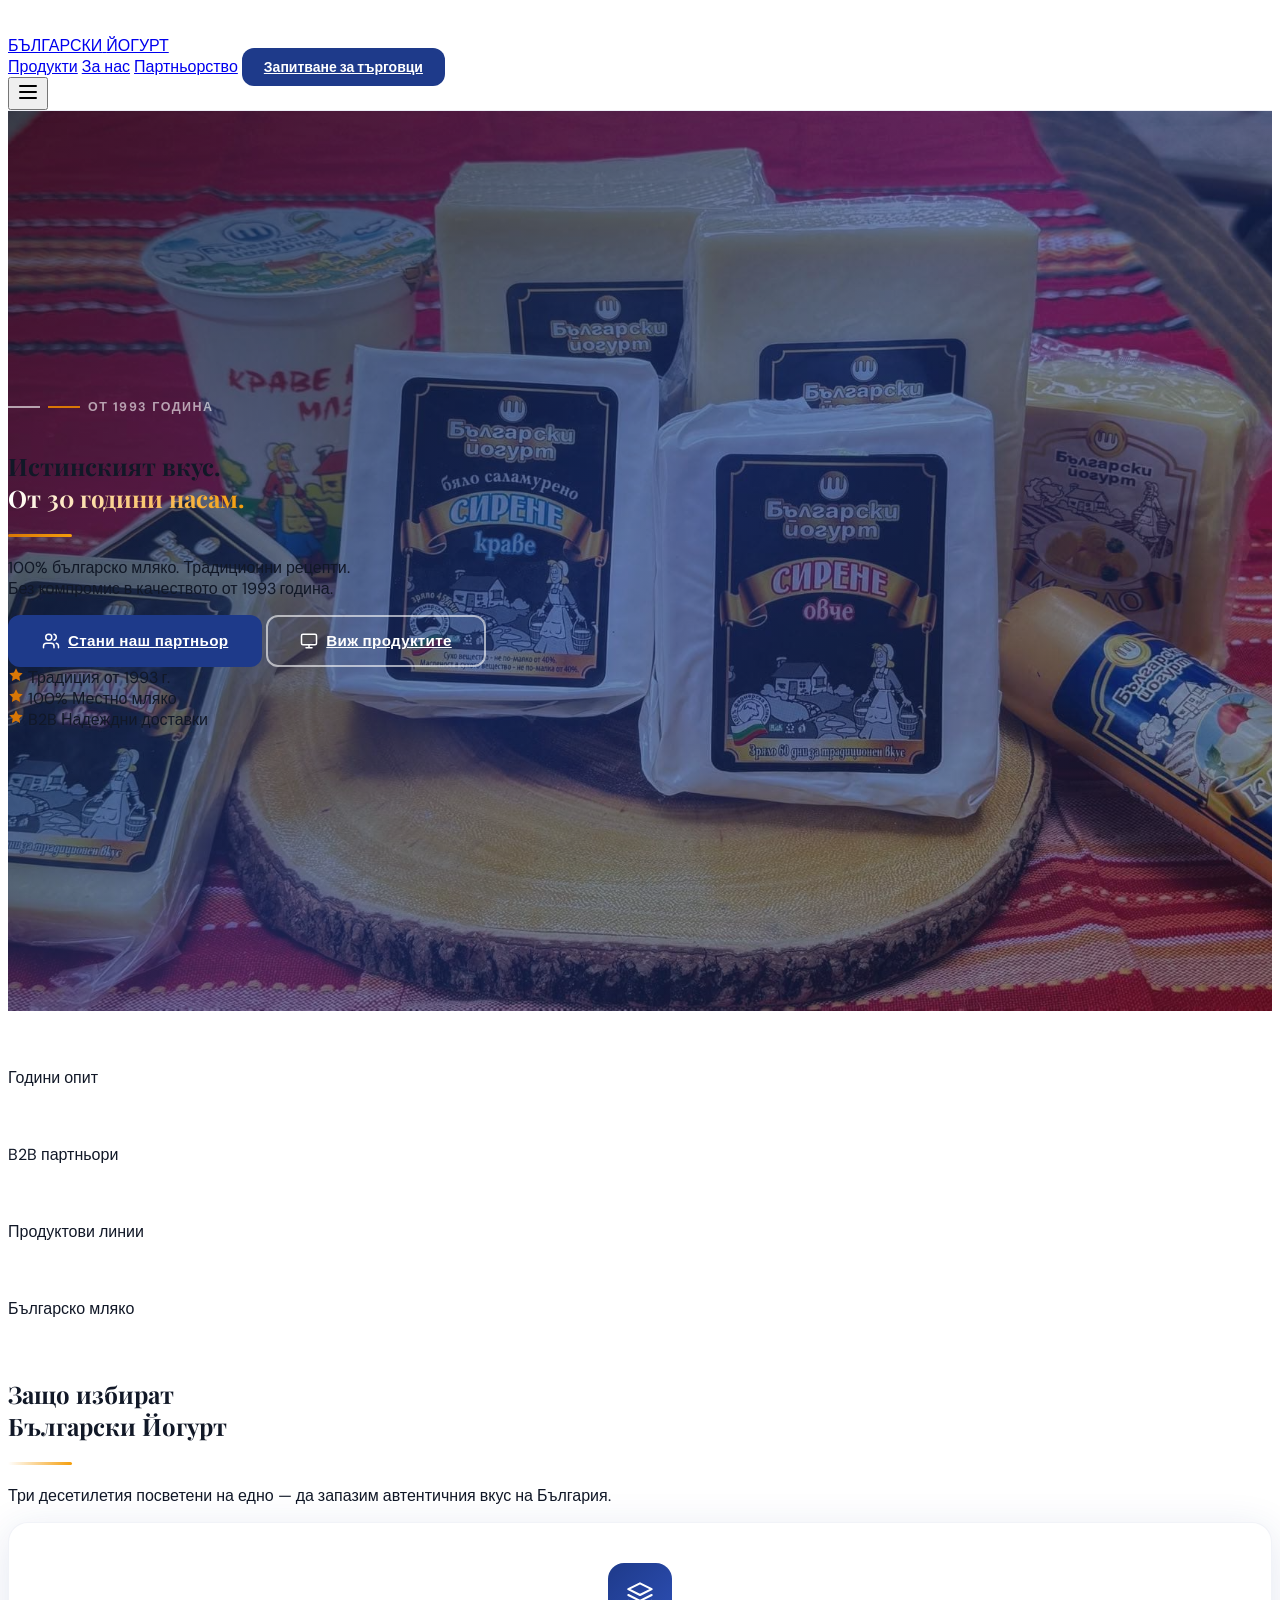
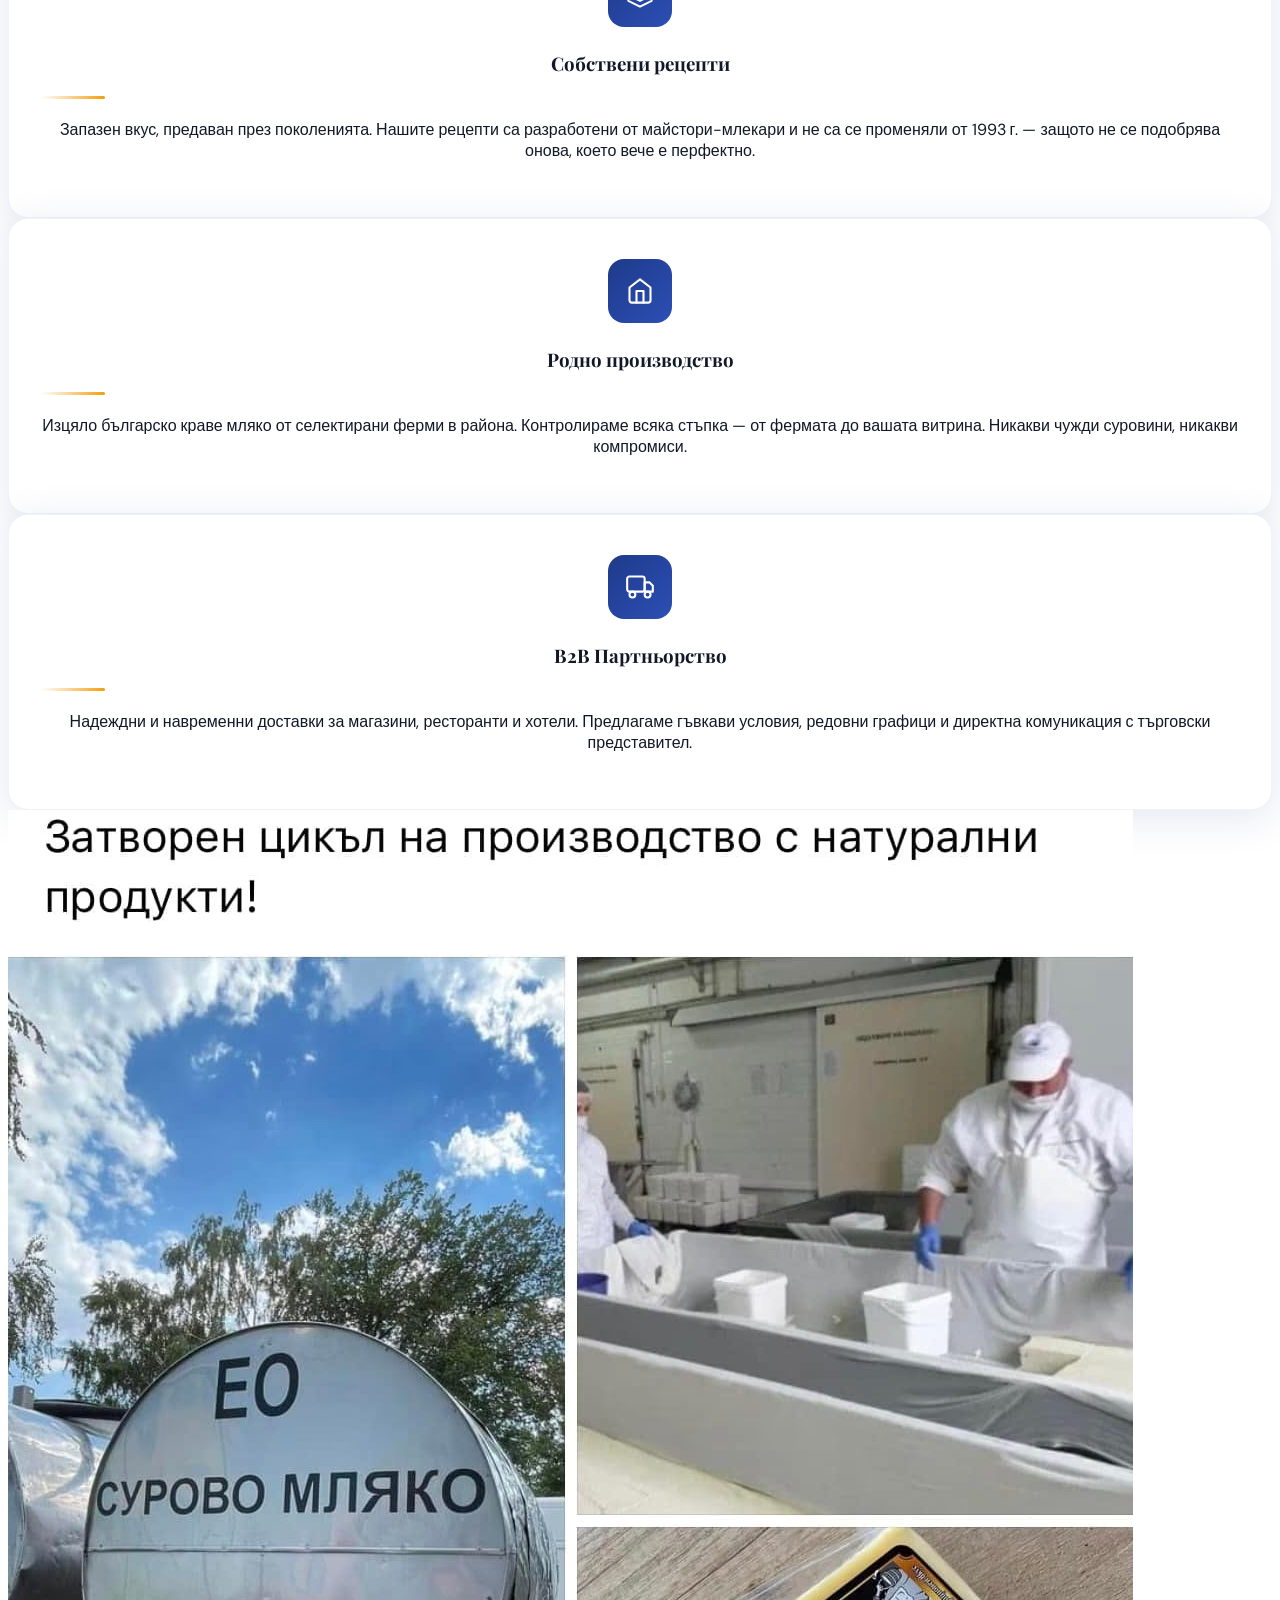
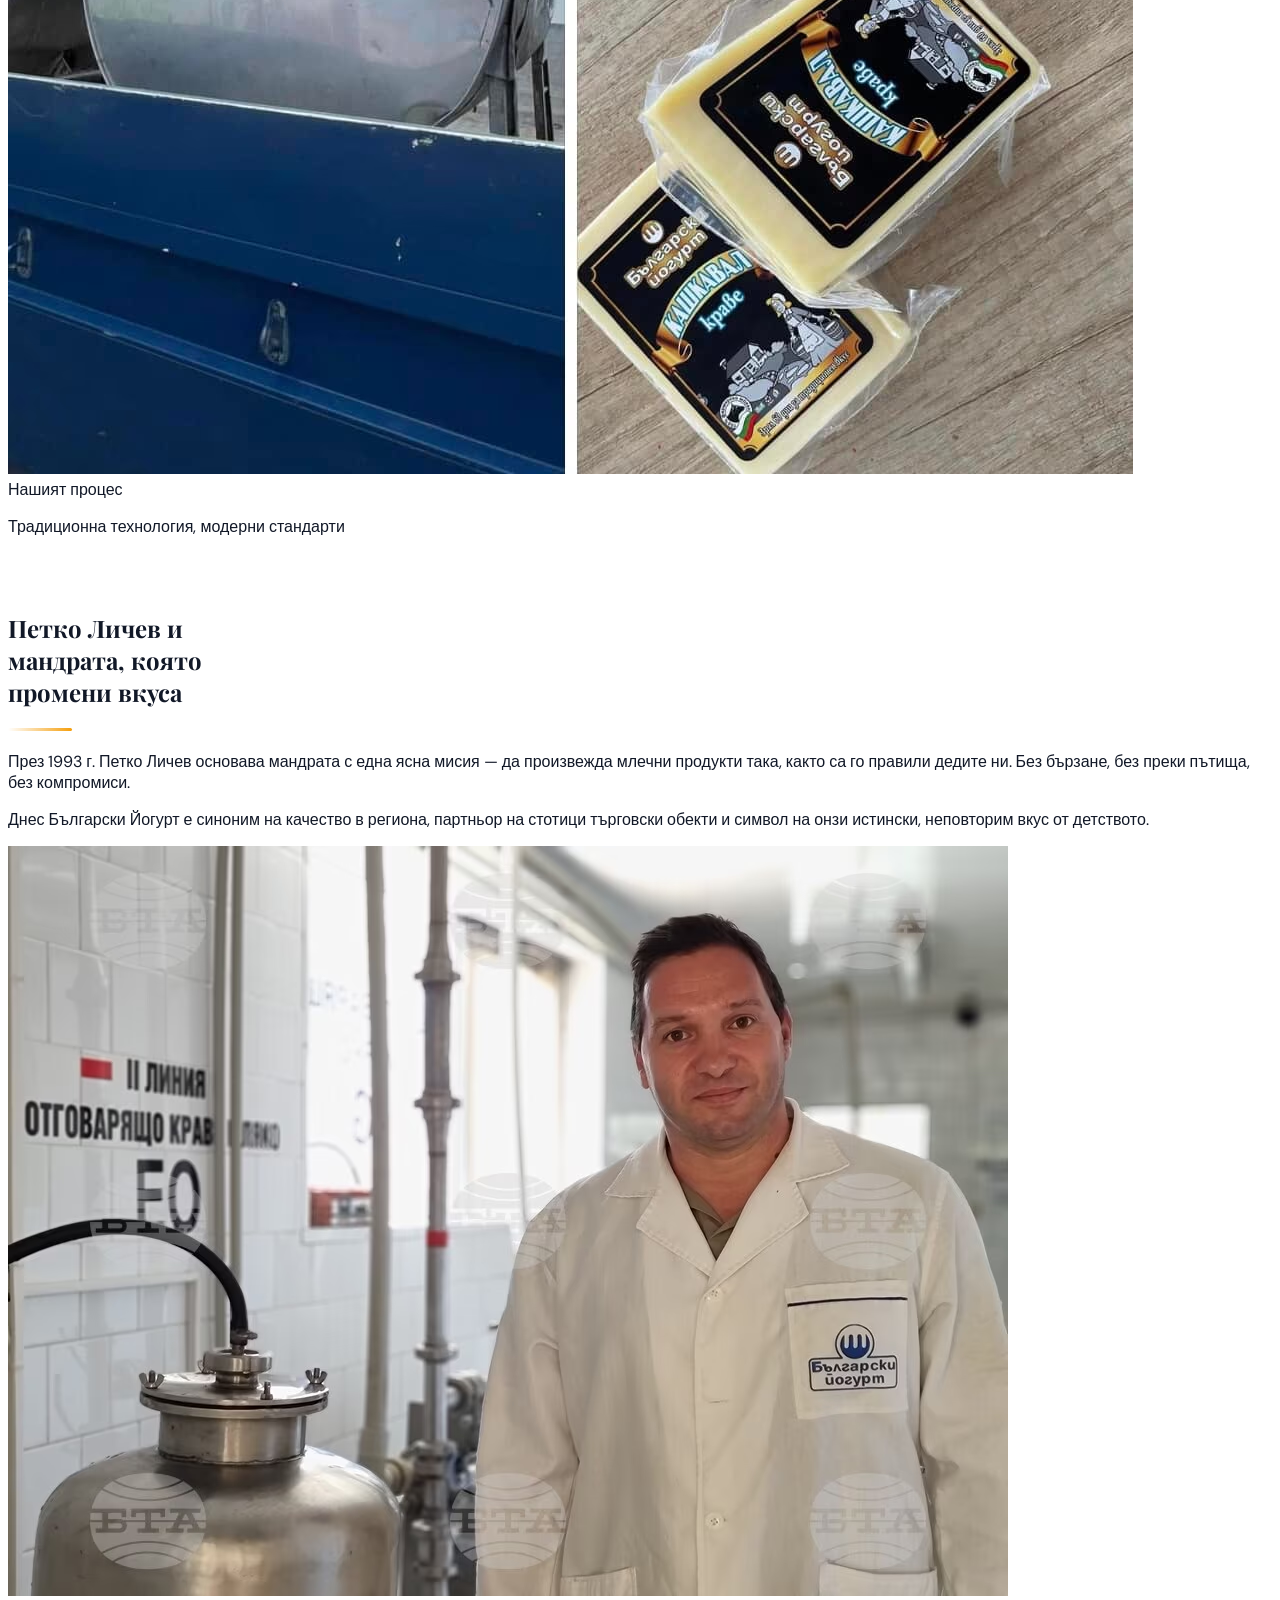
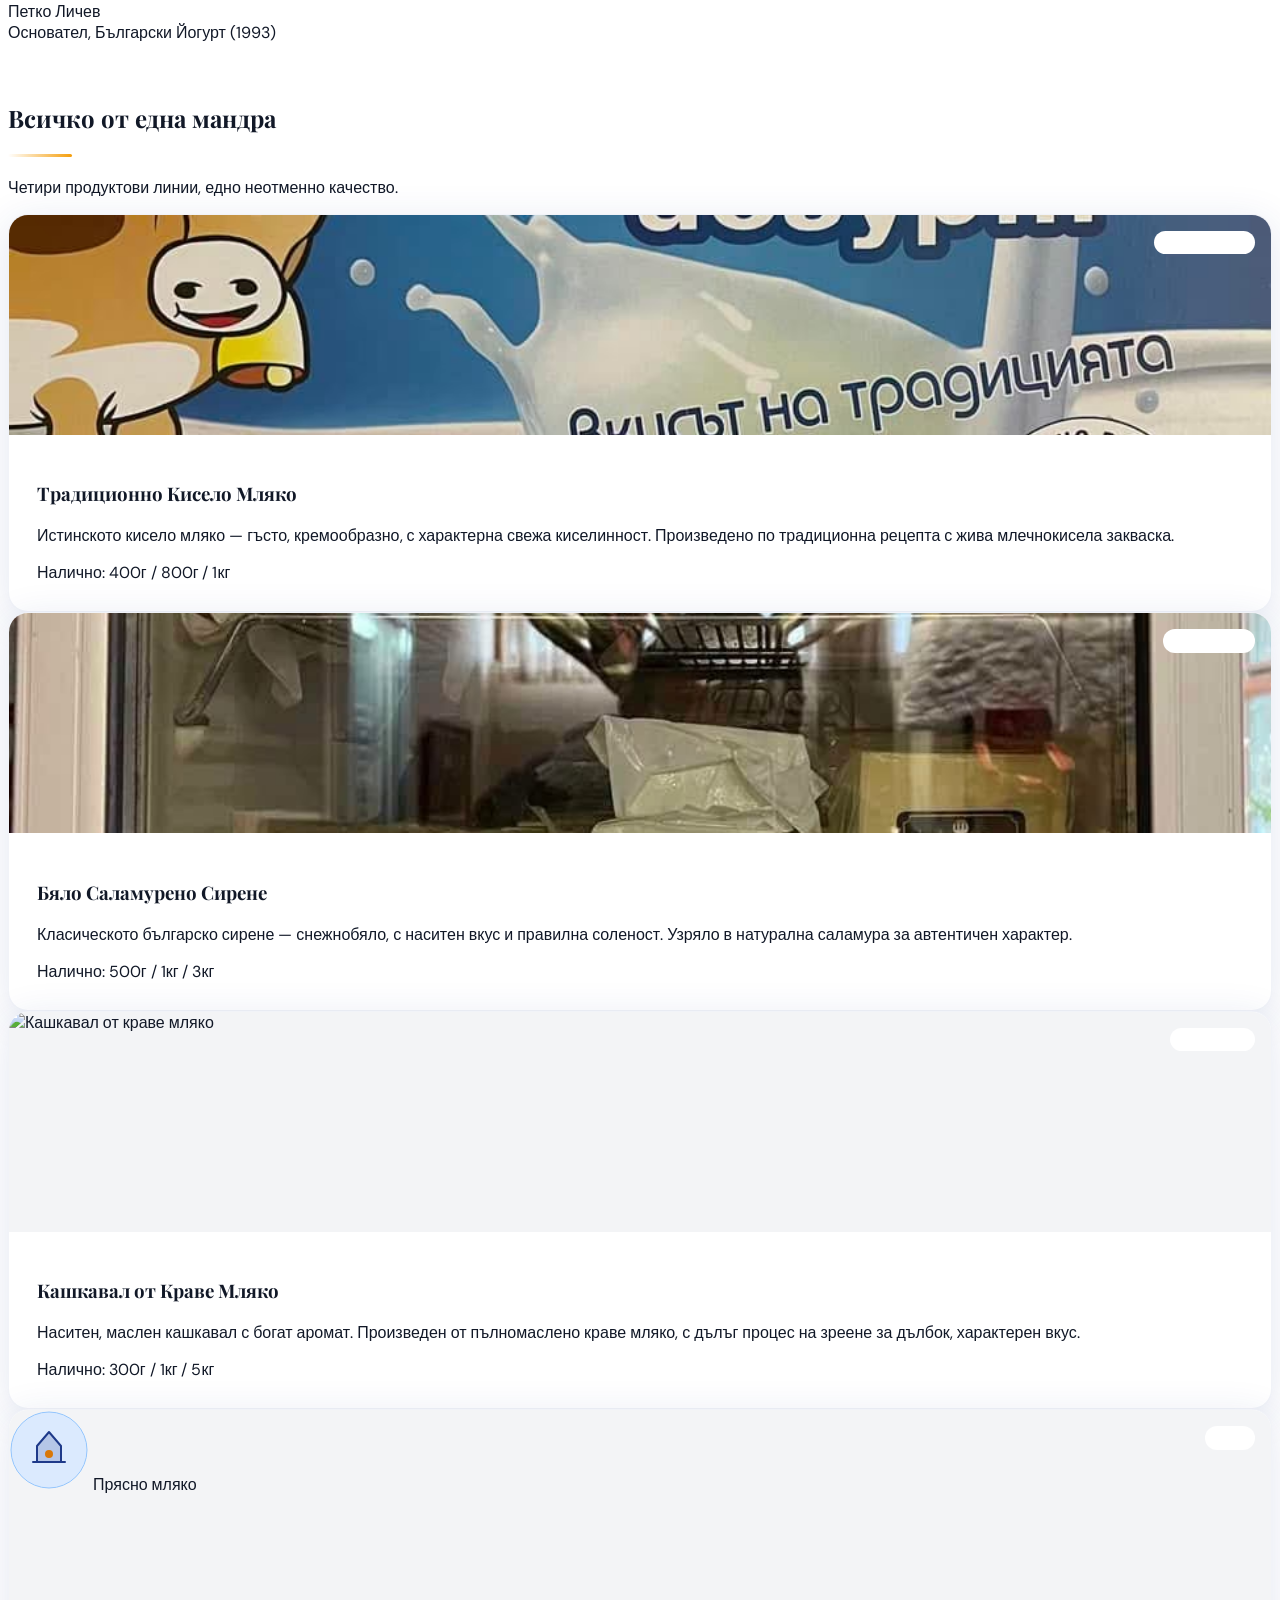
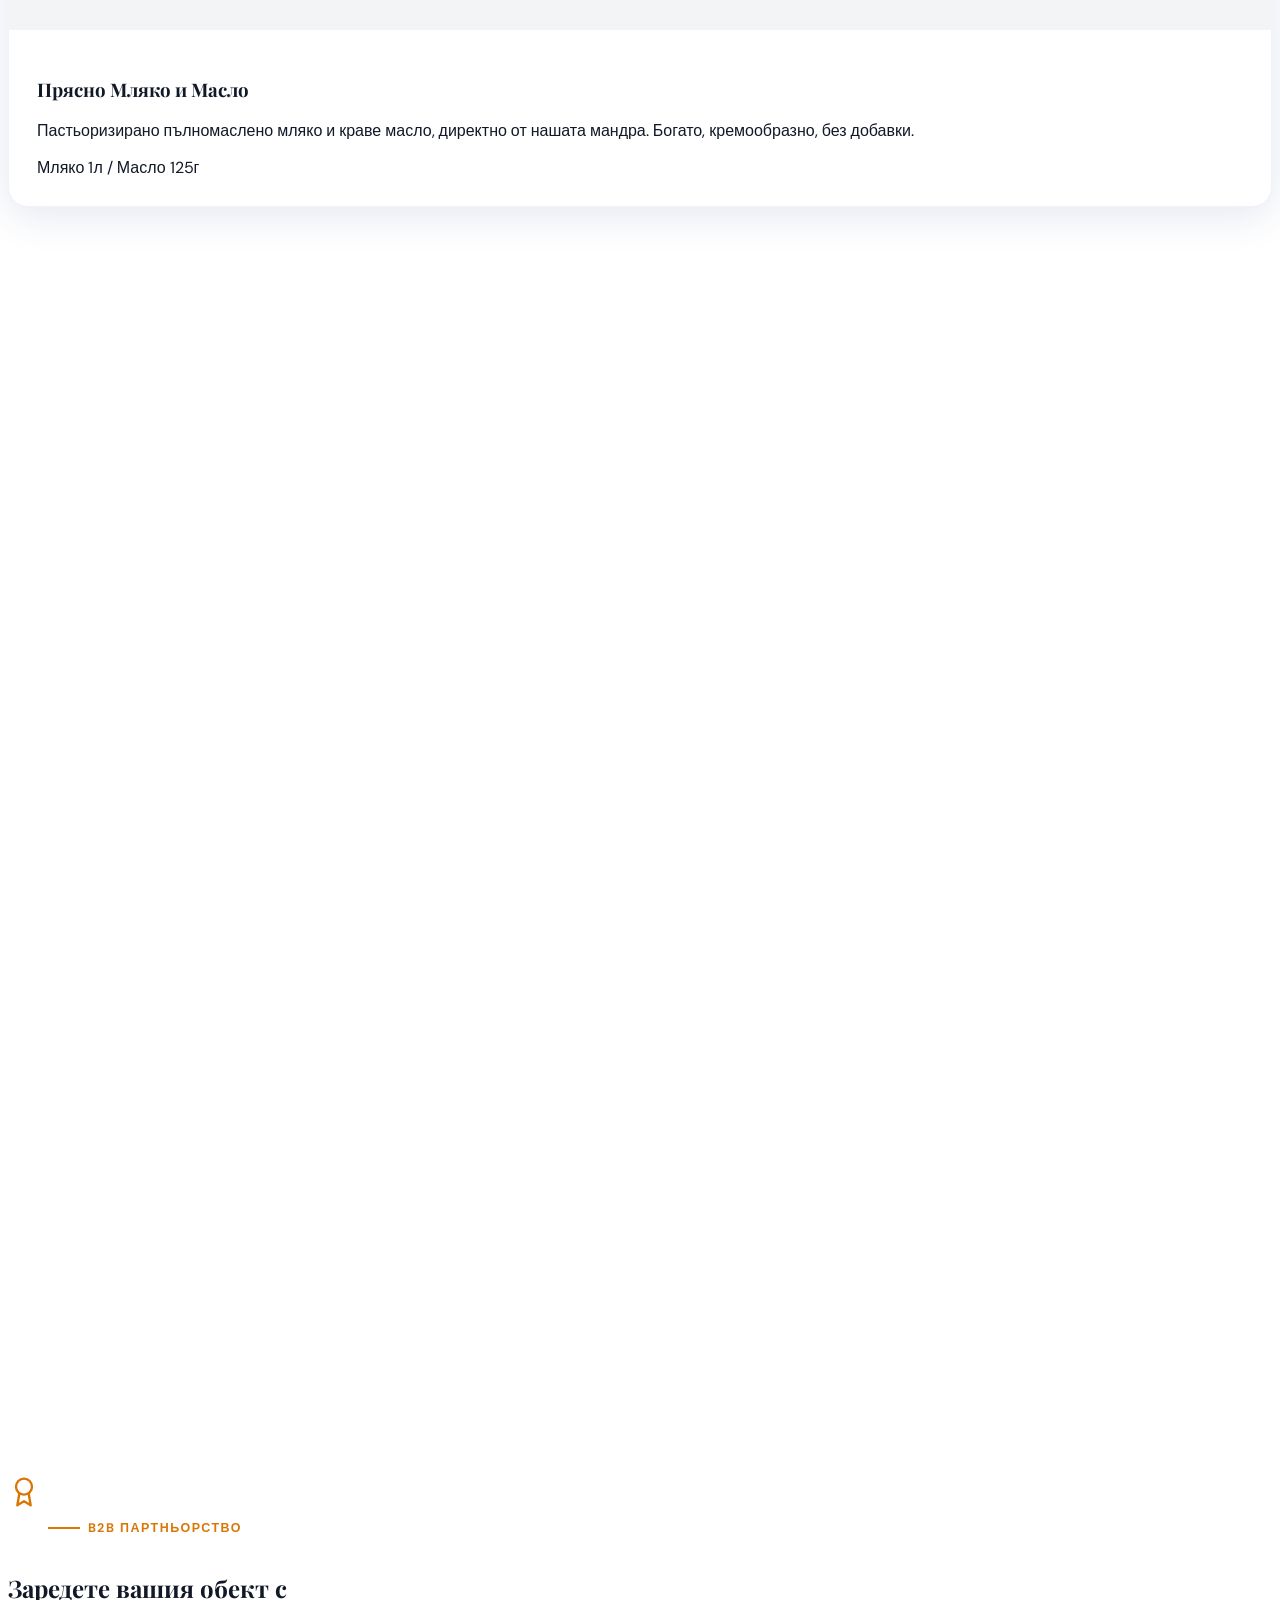
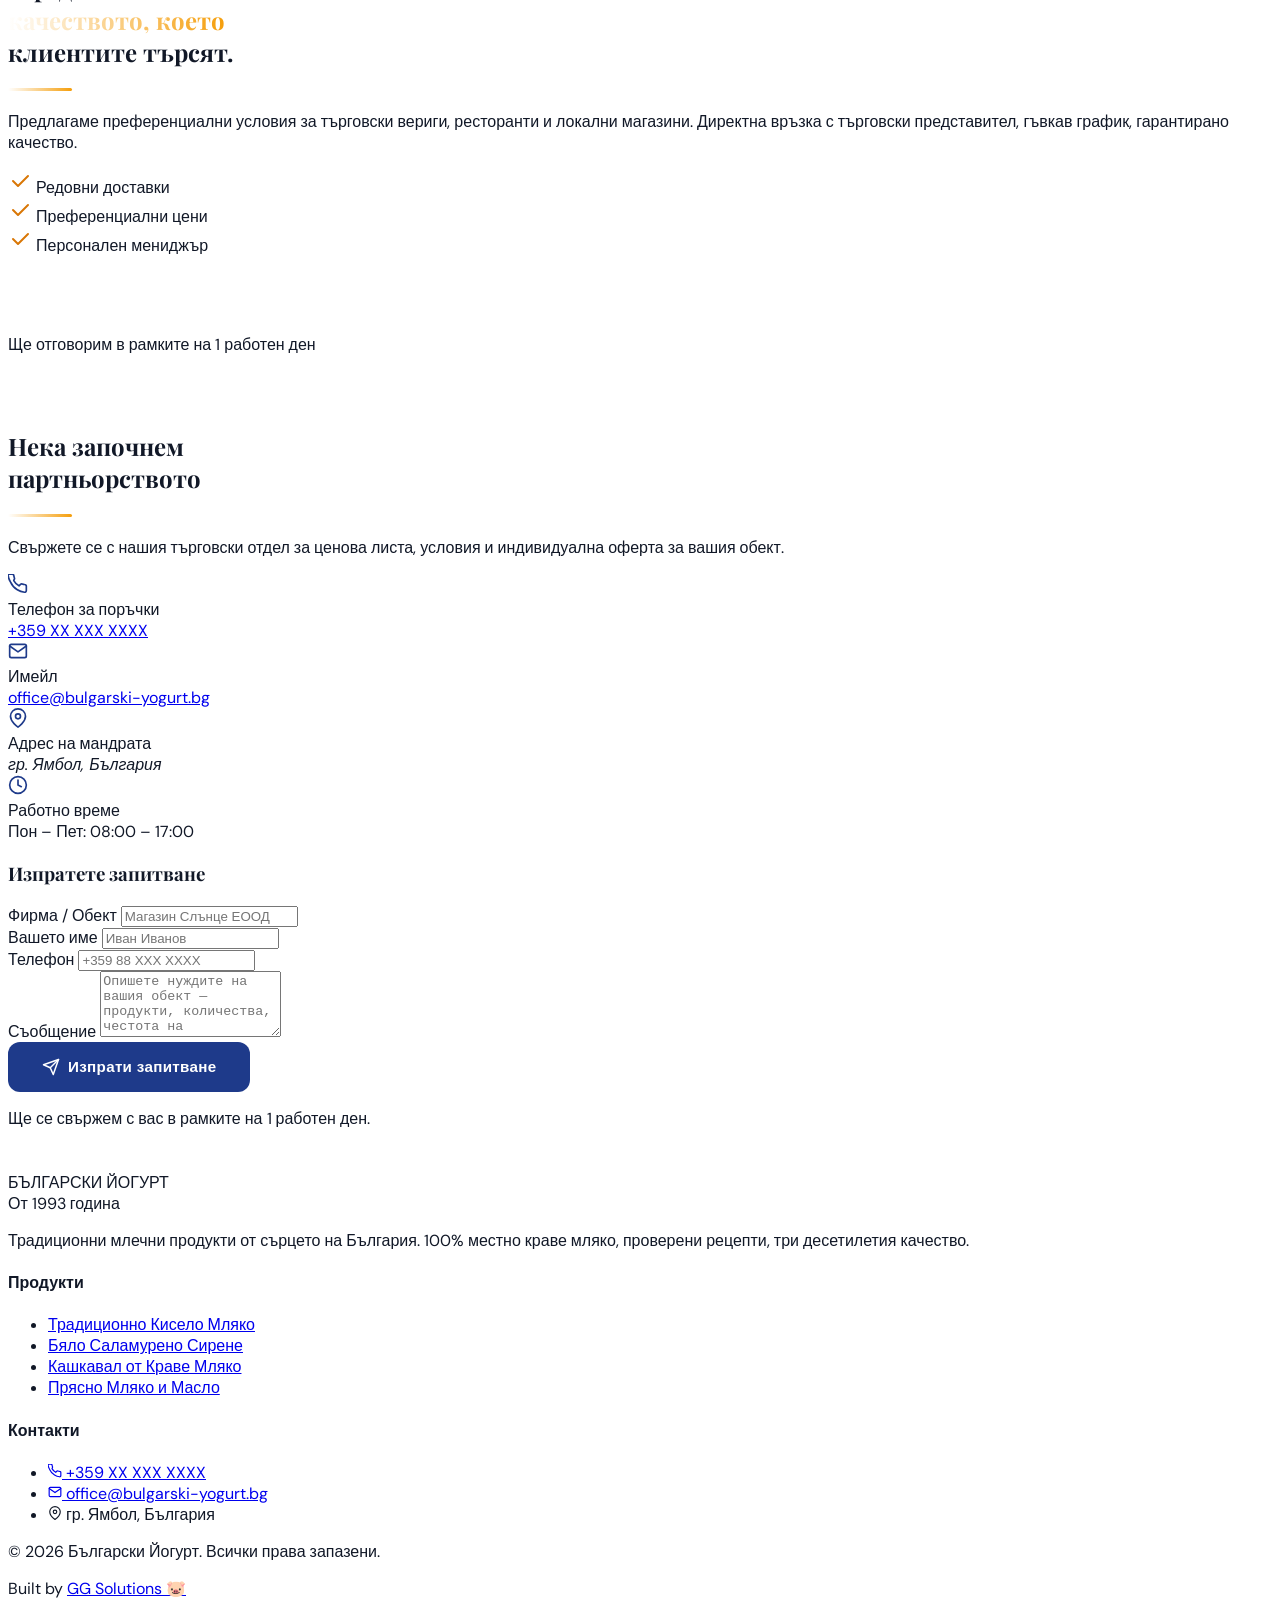
==== index.html @ 327f63e5 "getting pictures ready v1 out" ====
<!DOCTYPE html>
<html lang="bg" class="scroll-smooth">
<head>
  <meta charset="UTF-8" />
  <meta name="viewport" content="width=device-width, initial-scale=1.0" />
  <meta name="description" content="Български Йогурт — традиционни млечни продукти от 1993 г. 100% българско мляко. B2B доставки за магазини, ресторанти и хотели." />
  <meta name="keywords" content="кисело мляко, сирене, кашкавал, мандра, B2B, млечни продукти, България" />
  <meta property="og:title" content="Български Йогурт — Истинският вкус от 1993 г." />
  <meta property="og:description" content="100% българско мляко. Традиционни рецепти. Надеждни B2B доставки." />
  <meta property="og:type" content="website" />
  <title>Български Йогурт — Истинският вкус. От 30 години насам.</title>

  <!-- Tailwind CSS -->
  <script src="https://cdn.tailwindcss.com"></script>
  <script>
    tailwind.config = {
      theme: {
        extend: {
          colors: {
            'royal':      '#1e3a8a',
            'royal-dark': '#172d6e',
            'royal-light':'#2d4fb5',
            'gold':       '#d97706',
            'gold-light': '#f59e0b',
            'navy':       '#0f172a',
          },
          fontFamily: {
            'serif': ['"Playfair Display"', 'Georgia', 'serif'],
            'sans':  ['"DM Sans"', 'system-ui', 'sans-serif'],
          }
        }
      }
    }
  </script>

  <!-- Custom CSS -->
  <link rel="stylesheet" href="css/custom.css" />

  <!-- Google Analytics 4 — replace G-XXXXXXXXXX with real ID -->
  <script async src="https://www.googletagmanager.com/gtag/js?id=G-XXXXXXXXXX"></script>
  <script>
    window.dataLayer = window.dataLayer || [];
    function gtag(){ dataLayer.push(arguments); }
    gtag('js', new Date());
    gtag('config', 'G-XXXXXXXXXX');
  </script>
</head>

<body class="font-sans bg-white text-gray-900 antialiased">

  <!-- ════════════════════════════════════════════════════════
       HEADER — Sticky Glassmorphism Nav
       ════════════════════════════════════════════════════════ -->
  <header id="main-nav" class="glass-nav fixed top-0 left-0 right-0 z-50">
    <div class="max-w-7xl mx-auto px-4 sm:px-6 lg:px-8">
      <div class="flex items-center justify-between h-18 py-3">

        <!-- Logo -->
        <a href="#" class="flex items-center gap-3 group" aria-label="Български Йогурт — начало">
          <!-- Inline SVG Logo Mark -->
          <div class="w-10 h-10 bg-royal rounded-xl flex items-center justify-center shadow-md group-hover:bg-gold transition-all duration-300">
            <svg width="22" height="22" viewBox="0 0 22 22" fill="none" xmlns="http://www.w3.org/2000/svg" aria-hidden="true">
              <path d="M11 2C6.03 2 2 6.03 2 11s4.03 9 9 9 9-4.03 9-9-4.03-9-9-9z" fill="white" opacity="0.15"/>
              <path d="M11 4C7.13 4 4 7.13 4 11s3.13 7 7 7 7-3.13 7-7-3.13-7-7-7zm0 2.5a1.5 1.5 0 110 3 1.5 1.5 0 010-3zm-4 7c0-1.5 1.8-3.5 4-3.5s4 2 4 3.5H7z" fill="white"/>
            </svg>
          </div>
          <div class="leading-tight">
            <span class="block text-royal font-serif font-700 text-lg leading-none tracking-tight">БЪЛГАРСКИ</span>
            <span class="block text-gold font-serif font-600 text-base leading-none tracking-widest">ЙОГУРТ</span>
          </div>
        </a>

        <!-- Desktop Nav -->
        <nav class="hidden md:flex items-center gap-8" aria-label="Главна навигация">
          <a href="#products" class="text-sm font-500 text-gray-700 hover:text-royal transition-colors duration-200 tracking-wide">Продукти</a>
          <a href="#about" class="text-sm font-500 text-gray-700 hover:text-royal transition-colors duration-200 tracking-wide">За нас</a>
          <a href="#b2b" class="text-sm font-500 text-gray-700 hover:text-royal transition-colors duration-200 tracking-wide">Партньорство</a>
          <a href="#contact" class="btn-nav" data-track="nav_contact">
            Запитване за търговци
          </a>
        </nav>

        <!-- Mobile hamburger -->
        <button id="mobile-menu-btn" class="md:hidden p-2 rounded-lg text-gray-700 hover:bg-gray-100 transition-colors" aria-label="Меню" aria-expanded="false" aria-controls="mobile-menu">
          <svg id="hamburger-icon" width="24" height="24" viewBox="0 0 24 24" fill="none" stroke="currentColor" xmlns="http://www.w3.org/2000/svg">
            <path stroke-linecap="round" stroke-linejoin="round" stroke-width="2" d="M4 6h16M4 12h16M4 18h16"/>
          </svg>
        </button>
      </div>
    </div>

    <!-- Mobile Menu -->
    <div id="mobile-menu" class="md:hidden border-t border-gray-100 bg-white/95 backdrop-blur-xl">
      <div class="max-w-7xl mx-auto px-4 py-4 flex flex-col gap-2">
        <a href="#products" class="px-4 py-3 text-gray-700 hover:text-royal hover:bg-blue-50 rounded-xl font-500 transition-all">Продукти</a>
        <a href="#about" class="px-4 py-3 text-gray-700 hover:text-royal hover:bg-blue-50 rounded-xl font-500 transition-all">За нас</a>
        <a href="#b2b" class="px-4 py-3 text-gray-700 hover:text-royal hover:bg-blue-50 rounded-xl font-500 transition-all">Партньорство</a>
        <a href="#contact" class="btn-primary justify-center mt-2" data-track="nav_contact">Запитване за търговци</a>
      </div>
    </div>
  </header>


  <!-- ════════════════════════════════════════════════════════
       HERO SECTION
       ════════════════════════════════════════════════════════ -->
  <section class="hero-section" aria-label="Главна секция">
    <!-- Background Image -->
    <img
      src="assets/images/hero.avif"
      alt="Зелени пасища и традиционна мандра Български Йогурт"
      class="hero-img"
      loading="eager"
    />
    <div class="hero-overlay" aria-hidden="true"></div>

    <!-- Content -->
    <div class="hero-content w-full max-w-7xl mx-auto px-4 sm:px-6 lg:px-8 py-32 pt-40">
      <div class="max-w-3xl">

        <div class="section-label text-white/80 animate-fade-up" style="--gold: rgba(255,255,255,0.6)">
          <span style="background: #d97706; display:block; width:2rem; height:2px;"></span>
          От 1993 година
        </div>

        <h1 class="font-serif text-5xl sm:text-6xl lg:text-7xl font-900 text-white leading-tight mt-4 animate-fade-up delay-100">
          Истинският вкус.<br />
          <span class="gold-shimmer">От 30 години насам.</span>
        </h1>

        <div class="gold-divider animate-fade-up delay-200" style="background: linear-gradient(90deg, #d97706, #f59e0b);"></div>

        <p class="text-xl sm:text-2xl text-white/85 font-300 leading-relaxed max-w-2xl animate-fade-up delay-300">
          100% българско мляко. Традиционни рецепти.<br class="hidden sm:block"/>
          Без компромис в качеството от 1993 година.
        </p>

        <div class="flex flex-wrap gap-4 mt-10 animate-fade-up delay-400">
          <a href="#contact" class="btn-primary" data-track="cta_partner_hero">
            <svg width="18" height="18" viewBox="0 0 24 24" fill="none" stroke="currentColor" stroke-width="2" stroke-linecap="round" stroke-linejoin="round" aria-hidden="true">
              <path d="M16 21v-2a4 4 0 00-4-4H6a4 4 0 00-4 4v2"/><circle cx="9" cy="7" r="4"/><path d="M22 21v-2a4 4 0 00-3-3.87M16 3.13a4 4 0 010 7.75"/>
            </svg>
            Стани наш партньор
          </a>
          <a href="#products" class="btn-secondary" data-track="cta_products">
            <svg width="18" height="18" viewBox="0 0 24 24" fill="none" stroke="currentColor" stroke-width="2" stroke-linecap="round" stroke-linejoin="round" aria-hidden="true">
              <rect x="2" y="3" width="20" height="14" rx="2"/><path d="M8 21h8M12 17v4"/>
            </svg>
            Виж продуктите
          </a>
        </div>

        <!-- Trust badges -->
        <div class="flex flex-wrap gap-6 mt-12 animate-fade-up delay-500">
          <div class="flex items-center gap-2 text-white/75 text-sm">
            <svg width="16" height="16" viewBox="0 0 24 24" fill="#d97706" aria-hidden="true"><path d="M12 2l3.09 6.26L22 9.27l-5 4.87 1.18 6.88L12 17.77l-6.18 3.25L7 14.14 2 9.27l6.91-1.01L12 2z"/></svg>
            Традиция от 1993 г.
          </div>
          <div class="flex items-center gap-2 text-white/75 text-sm">
            <svg width="16" height="16" viewBox="0 0 24 24" fill="#d97706" aria-hidden="true"><path d="M12 2l3.09 6.26L22 9.27l-5 4.87 1.18 6.88L12 17.77l-6.18 3.25L7 14.14 2 9.27l6.91-1.01L12 2z"/></svg>
            100% Местно мляко
          </div>
          <div class="flex items-center gap-2 text-white/75 text-sm">
            <svg width="16" height="16" viewBox="0 0 24 24" fill="#d97706" aria-hidden="true"><path d="M12 2l3.09 6.26L22 9.27l-5 4.87 1.18 6.88L12 17.77l-6.18 3.25L7 14.14 2 9.27l6.91-1.01L12 2z"/></svg>
            B2B Надеждни доставки
          </div>
        </div>

      </div>
    </div>

    <!-- Scroll indicator -->
    <div class="absolute bottom-8 left-1/2 -translate-x-1/2 z-10 hidden md:flex flex-col items-center gap-2 text-white/50" aria-hidden="true">
      <span class="text-xs tracking-widest uppercase font-500">Scroll</span>
      <div class="w-px h-12 bg-white/30 relative overflow-hidden">
        <div class="absolute top-0 left-0 w-full bg-white/70 animate-bounce" style="height:50%; animation-duration: 1.5s;"></div>
      </div>
    </div>
  </section>


  <!-- ════════════════════════════════════════════════════════
       STATS BAR
       ════════════════════════════════════════════════════════ -->
  <section class="bg-royal py-10" aria-label="Ключови числа">
    <div class="max-w-7xl mx-auto px-4 sm:px-6 lg:px-8">
      <div class="grid grid-cols-2 md:grid-cols-4 gap-8 text-center">

        <div class="reveal">
          <div class="stat-number"><span data-count="30">0</span>+</div>
          <div class="text-white/70 text-sm font-500 mt-1 tracking-wide">Години опит</div>
        </div>
        <div class="reveal reveal-delay-1">
          <div class="stat-number"><span data-count="500">0</span>+</div>
          <div class="text-white/70 text-sm font-500 mt-1 tracking-wide">B2B партньори</div>
        </div>
        <div class="reveal reveal-delay-2">
          <div class="stat-number"><span data-count="4">0</span></div>
          <div class="text-white/70 text-sm font-500 mt-1 tracking-wide">Продуктови линии</div>
        </div>
        <div class="reveal reveal-delay-3">
          <div class="stat-number">100<span class="text-2xl">%</span></div>
          <div class="text-white/70 text-sm font-500 mt-1 tracking-wide">Българско мляко</div>
        </div>

      </div>
    </div>
  </section>


  <!-- ════════════════════════════════════════════════════════
       TRUST & HERITAGE — "The 30-Year Proof"
       ════════════════════════════════════════════════════════ -->
  <section id="about" class="py-24 bg-gray-50" aria-label="Доверие и наследство">
    <div class="max-w-7xl mx-auto px-4 sm:px-6 lg:px-8">

      <!-- Section Header -->
      <div class="text-center max-w-2xl mx-auto mb-16 reveal">
        <div class="section-label justify-center">Доверие и Наследство</div>
        <h2 class="font-serif text-4xl sm:text-5xl font-700 text-gray-900 mt-2 leading-tight">
          Защо избират<br /><span class="text-royal">Български Йогурт</span>
        </h2>
        <div class="gold-divider mx-auto"></div>
        <p class="text-lg text-gray-500 font-300 leading-relaxed mt-4">
          Три десетилетия посветени на едно — да запазим автентичния вкус на България.
        </p>
      </div>

      <!-- Three pillars -->
      <div class="grid grid-cols-1 md:grid-cols-3 gap-8">

        <!-- Pillar 1 -->
        <div class="trust-card reveal reveal-delay-1">
          <div class="trust-icon">
            <svg width="28" height="28" viewBox="0 0 24 24" fill="none" stroke="white" stroke-width="1.8" stroke-linecap="round" stroke-linejoin="round" aria-hidden="true">
              <path d="M12 2L2 7l10 5 10-5-10-5z"/><path d="M2 17l10 5 10-5"/><path d="M2 12l10 5 10-5"/>
            </svg>
          </div>
          <h3 class="font-serif text-xl font-700 text-gray-900 mb-3">Собствени рецепти</h3>
          <div class="gold-divider"></div>
          <p class="text-gray-500 font-300 leading-relaxed text-sm">
            Запазен вкус, предаван през поколенията. Нашите рецепти са разработени от майстори-млекари и не са се променяли от 1993 г. — защото не се подобрява онова, което вече е перфектно.
          </p>
        </div>

        <!-- Pillar 2 -->
        <div class="trust-card reveal reveal-delay-2">
          <div class="trust-icon">
            <svg width="28" height="28" viewBox="0 0 24 24" fill="none" stroke="white" stroke-width="1.8" stroke-linecap="round" stroke-linejoin="round" aria-hidden="true">
              <path d="M3 9l9-7 9 7v11a2 2 0 01-2 2H5a2 2 0 01-2-2z"/><polyline points="9 22 9 12 15 12 15 22"/>
            </svg>
          </div>
          <h3 class="font-serif text-xl font-700 text-gray-900 mb-3">Родно производство</h3>
          <div class="gold-divider"></div>
          <p class="text-gray-500 font-300 leading-relaxed text-sm">
            Изцяло българско краве мляко от селектирани ферми в района. Контролираме всяка стъпка — от фермата до вашата витрина. Никакви чужди суровини, никакви компромиси.
          </p>
        </div>

        <!-- Pillar 3 -->
        <div class="trust-card reveal reveal-delay-3">
          <div class="trust-icon">
            <svg width="28" height="28" viewBox="0 0 24 24" fill="none" stroke="white" stroke-width="1.8" stroke-linecap="round" stroke-linejoin="round" aria-hidden="true">
              <rect x="1" y="3" width="15" height="13" rx="2"/><polygon points="16 8 20 8 23 11 23 16 16 16 16 8"/><circle cx="5.5" cy="18.5" r="2.5"/><circle cx="18.5" cy="18.5" r="2.5"/>
            </svg>
          </div>
          <h3 class="font-serif text-xl font-700 text-gray-900 mb-3">B2B Партньорство</h3>
          <div class="gold-divider"></div>
          <p class="text-gray-500 font-300 leading-relaxed text-sm">
            Надеждни и навременни доставки за магазини, ресторанти и хотели. Предлагаме гъвкави условия, редовни графици и директна комуникация с търговски представител.
          </p>
        </div>

      </div>

      <!-- Photo & Story Row -->
      <div class="mt-20 grid grid-cols-1 lg:grid-cols-2 gap-12 items-center">
        <div class="reveal">
          <div class="relative rounded-2xl overflow-hidden shadow-2xl aspect-[4/3]">
            <img
              src="assets/images/process.avif"
              alt="Производственият процес в мандрата"
              class="w-full h-full object-cover"
              loading="lazy"
            />
            <div class="absolute inset-0 bg-gradient-to-t from-navy/50 to-transparent"></div>
            <div class="absolute bottom-6 left-6 right-6">
              <span class="inline-block bg-gold text-white text-xs font-700 tracking-widest uppercase px-3 py-1 rounded-full mb-2">Нашият процес</span>
              <p class="text-white font-serif text-lg font-600">Традиционна технология, модерни стандарти</p>
            </div>
          </div>
        </div>

        <div class="reveal reveal-delay-2 space-y-6">
          <div class="section-label">Нашата история</div>
          <h2 class="font-serif text-4xl font-700 text-gray-900 leading-tight">
            Петко Личев и<br />мандрата, която<br /><span class="text-royal">промени вкуса</span>
          </h2>
          <div class="gold-divider"></div>
          <p class="text-gray-500 leading-relaxed">
            През 1993 г. Петко Личев основава мандрата с една ясна мисия — да произвежда млечни продукти така, както са го правили дедите ни. Без бързане, без преки пътища, без компромиси.
          </p>
          <p class="text-gray-500 leading-relaxed">
            Днес Български Йогурт е синоним на качество в региона, партньор на стотици търговски обекти и символ на онзи истински, неповторим вкус от детството.
          </p>

          <!-- Founder portrait -->
          <div class="flex items-center gap-4 pt-2">
            <div class="w-14 h-14 rounded-full overflow-hidden border-2 border-gold shadow-md flex-shrink-0">
              <img
                src="assets/images/petur-lichev-bulgarksi-yougurt.avif"
                alt="Петко Личев — основател на Български Йогурт"
                class="w-full h-full object-cover"
                loading="lazy"
              />
            </div>
            <div>
              <div class="font-serif font-700 text-gray-900">Петко Личев</div>
              <div class="text-sm text-gray-400 font-300">Основател, Български Йогурт (1993)</div>
            </div>
          </div>
        </div>
      </div>

    </div>
  </section>


  <!-- ════════════════════════════════════════════════════════
       PRODUCT GALLERY
       ════════════════════════════════════════════════════════ -->
  <section id="products" class="py-24 bg-white" aria-label="Продуктова гама">
    <div class="max-w-7xl mx-auto px-4 sm:px-6 lg:px-8">

      <div class="text-center max-w-2xl mx-auto mb-16 reveal">
        <div class="section-label justify-center">Продуктова Гама</div>
        <h2 class="font-serif text-4xl sm:text-5xl font-700 text-gray-900 mt-2 leading-tight">
          Всичко от <span class="text-royal">една мандра</span>
        </h2>
        <div class="gold-divider mx-auto"></div>
        <p class="text-lg text-gray-500 font-300 leading-relaxed mt-4">
          Четири продуктови линии, едно неотменно качество.
        </p>
      </div>

      <div class="grid grid-cols-1 sm:grid-cols-2 lg:grid-cols-4 gap-6">

        <!-- Card 1: Кисело мляко -->
        <article class="product-card reveal reveal-delay-1" data-product="Традиционно Кисело Мляко">
          <div class="product-img-wrapper">
            <img
              src="assets/images/bulgarski-yogurt.avif"
              alt="Традиционно кисело мляко Български Йогурт"
              class="product-img"
              loading="lazy"
            />
            <span class="product-badge">Бестселър</span>
          </div>
          <div class="product-body">
            <h3 class="font-serif text-lg font-700 text-gray-900 mb-2">Традиционно Кисело Мляко</h3>
            <p class="text-gray-400 text-sm font-300 leading-relaxed">
              Истинското кисело мляко — гъсто, кремообразно, с характерна свежа киселинност. Произведено по традиционна рецепта с жива млечнокисела закваска.
            </p>
            <div class="mt-4 pt-4 border-t border-gray-100 flex items-center justify-between">
              <span class="text-xs text-gray-400 font-500 tracking-wide uppercase">Налично: 400г / 800г / 1кг</span>
            </div>
          </div>
        </article>

        <!-- Card 2: Сирене -->
        <article class="product-card reveal reveal-delay-2" data-product="Бяло Саламурено Сирене">
          <div class="product-img-wrapper bg-gray-100 flex items-center justify-center">
            <img
              src="assets/images/bulgarski-yogurt-vitrina.avif"
              alt="Бяло саламурено сирене"
              class="product-img"
              loading="lazy"
            />
            <span class="product-badge">Традиция</span>
          </div>
          <div class="product-body">
            <h3 class="font-serif text-lg font-700 text-gray-900 mb-2">Бяло Саламурено Сирене</h3>
            <p class="text-gray-400 text-sm font-300 leading-relaxed">
              Класическото българско сирене — снежнобяло, с наситен вкус и правилна соленост. Узряло в натурална саламура за автентичен характер.
            </p>
            <div class="mt-4 pt-4 border-t border-gray-100 flex items-center justify-between">
              <span class="text-xs text-gray-400 font-500 tracking-wide uppercase">Налично: 500г / 1кг / 3кг</span>
            </div>
          </div>
        </article>

        <!-- Card 3: Кашкавал -->
        <article class="product-card reveal reveal-delay-3" data-product="Кашкавал от Краве Мляко">
          <div class="product-img-wrapper">
            <img
              src="assets/images/kashkaval.avif"
              alt="Кашкавал от краве мляко"
              class="product-img"
              loading="lazy"
            />
            <span class="product-badge">Премиум</span>
          </div>
          <div class="product-body">
            <h3 class="font-serif text-lg font-700 text-gray-900 mb-2">Кашкавал от Краве Мляко</h3>
            <p class="text-gray-400 text-sm font-300 leading-relaxed">
              Наситен, маслен кашкавал с богат аромат. Произведен от пълномаслено краве мляко, с дълъг процес на зреене за дълбок, характерен вкус.
            </p>
            <div class="mt-4 pt-4 border-t border-gray-100 flex items-center justify-between">
              <span class="text-xs text-gray-400 font-500 tracking-wide uppercase">Налично: 300г / 1кг / 5кг</span>
            </div>
          </div>
        </article>

        <!-- Card 4: Прясно мляко & Масло -->
        <article class="product-card reveal reveal-delay-4" data-product="Прясно Мляко и Масло">
          <div class="product-img-wrapper bg-blue-50 flex items-center justify-center overflow-hidden">
            <!-- Decorative placeholder for product without dedicated image -->
            <div class="w-full h-full flex flex-col items-center justify-center bg-gradient-to-br from-blue-50 to-blue-100 p-6">
              <svg width="80" height="80" viewBox="0 0 80 80" fill="none" xmlns="http://www.w3.org/2000/svg" aria-hidden="true">
                <circle cx="40" cy="40" r="38" fill="#dbeafe" stroke="#93c5fd" stroke-width="1"/>
                <path d="M28 52V36l12-14 12 14v16H28z" fill="#1e3a8a" opacity="0.2"/>
                <path d="M28 52V36l12-14 12 14v16H28z" stroke="#1e3a8a" stroke-width="2" stroke-linejoin="round" fill="none"/>
                <circle cx="40" cy="44" r="4" fill="#d97706"/>
                <path d="M24 52h32" stroke="#1e3a8a" stroke-width="2" stroke-linecap="round"/>
              </svg>
              <span class="text-royal text-xs font-700 tracking-widest uppercase mt-3 opacity-60">Прясно мляко</span>
            </div>
            <span class="product-badge">Нов</span>
          </div>
          <div class="product-body">
            <h3 class="font-serif text-lg font-700 text-gray-900 mb-2">Прясно Мляко и Масло</h3>
            <p class="text-gray-400 text-sm font-300 leading-relaxed">
              Пастьоризирано пълномаслено мляко и краве масло, директно от нашата мандра. Богато, кремообразно, без добавки.
            </p>
            <div class="mt-4 pt-4 border-t border-gray-100 flex items-center justify-between">
              <span class="text-xs text-gray-400 font-500 tracking-wide uppercase">Мляко 1л / Масло 125г</span>
            </div>
          </div>
        </article>

      </div>
    </div>
  </section>


  <!-- ════════════════════════════════════════════════════════
       B2B CTA — "The Money Section"
       ════════════════════════════════════════════════════════ -->
  <section id="b2b" class="py-24 bg-navy relative overflow-hidden" aria-label="B2B партньорство">

    <!-- Decorative background elements -->
    <div class="absolute inset-0 pointer-events-none" aria-hidden="true">
      <div class="absolute -top-32 -right-32 w-96 h-96 bg-royal/40 rounded-full blur-3xl"></div>
      <div class="absolute -bottom-32 -left-32 w-80 h-80 bg-gold/10 rounded-full blur-3xl"></div>
      <!-- Subtle pattern -->
      <svg class="absolute inset-0 w-full h-full opacity-5" viewBox="0 0 100 100" preserveAspectRatio="xMidYMid slice">
        <defs>
          <pattern id="grid" width="10" height="10" patternUnits="userSpaceOnUse">
            <path d="M 10 0 L 0 0 0 10" fill="none" stroke="white" stroke-width="0.5"/>
          </pattern>
        </defs>
        <rect width="100%" height="100%" fill="url(#grid)"/>
      </svg>
    </div>

    <div class="relative max-w-7xl mx-auto px-4 sm:px-6 lg:px-8">
      <div class="text-center max-w-3xl mx-auto reveal">

        <!-- Award icon -->
        <div class="inline-flex items-center justify-center w-16 h-16 bg-gold/20 border border-gold/30 rounded-2xl mb-8">
          <svg width="32" height="32" viewBox="0 0 24 24" fill="none" stroke="#d97706" stroke-width="1.8" stroke-linecap="round" stroke-linejoin="round" aria-hidden="true">
            <circle cx="12" cy="8" r="6"/><path d="M15.477 12.89L17 22l-5-3-5 3 1.523-9.11"/>
          </svg>
        </div>

        <div class="section-label justify-center" style="color: #d97706;">
          <span style="background: #d97706; display:block; width:2rem; height:2px;"></span>
          B2B Партньорство
        </div>

        <h2 class="font-serif text-4xl sm:text-5xl lg:text-6xl font-700 text-white mt-4 leading-tight">
          Заредете вашия обект с<br />
          <span class="gold-shimmer">качеството, което</span><br />
          клиентите търсят.
        </h2>

        <div class="gold-divider mx-auto mt-6"></div>

        <p class="text-xl text-white/65 font-300 leading-relaxed mt-6 max-w-2xl mx-auto">
          Предлагаме преференциални условия за търговски вериги, ресторанти и локални магазини. Директна връзка с търговски представител, гъвкав график, гарантирано качество.
        </p>

        <!-- Feature list -->
        <div class="grid grid-cols-1 sm:grid-cols-3 gap-6 mt-10 mb-10">
          <div class="flex flex-col items-center gap-2 text-white/70">
            <svg width="24" height="24" viewBox="0 0 24 24" fill="none" stroke="#d97706" stroke-width="2" stroke-linecap="round" stroke-linejoin="round" aria-hidden="true">
              <path d="M5 12l5 5L20 7"/>
            </svg>
            <span class="text-sm font-500">Редовни доставки</span>
          </div>
          <div class="flex flex-col items-center gap-2 text-white/70">
            <svg width="24" height="24" viewBox="0 0 24 24" fill="none" stroke="#d97706" stroke-width="2" stroke-linecap="round" stroke-linejoin="round" aria-hidden="true">
              <path d="M5 12l5 5L20 7"/>
            </svg>
            <span class="text-sm font-500">Преференциални цени</span>
          </div>
          <div class="flex flex-col items-center gap-2 text-white/70">
            <svg width="24" height="24" viewBox="0 0 24 24" fill="none" stroke="#d97706" stroke-width="2" stroke-linecap="round" stroke-linejoin="round" aria-hidden="true">
              <path d="M5 12l5 5L20 7"/>
            </svg>
            <span class="text-sm font-500">Персонален мениджър</span>
          </div>
        </div>

        <a href="#contact" class="btn-gold text-lg" data-track="cta_b2b_contact">
          <svg width="20" height="20" viewBox="0 0 24 24" fill="none" stroke="currentColor" stroke-width="2" stroke-linecap="round" stroke-linejoin="round" aria-hidden="true">
            <path d="M22 16.92v3a2 2 0 01-2.18 2 19.79 19.79 0 01-8.63-3.07A19.5 19.5 0 013.07 9.8a19.79 19.79 0 01-3.07-8.67A2 2 0 012 .18h3a2 2 0 012 1.72c.127.96.361 1.903.7 2.81a2 2 0 01-.45 2.11L6.91 7.91a16 16 0 006.29 6.29l1.8-1.81a2 2 0 012.11-.45c.907.339 1.85.573 2.81.7A2 2 0 0122 14.92z"/>
          </svg>
          Свържете се с търговския ни отдел
        </a>

        <p class="text-white/35 text-sm mt-4 font-300">
          Ще отговорим в рамките на 1 работен ден
        </p>
      </div>
    </div>
  </section>


  <!-- ════════════════════════════════════════════════════════
       CONTACT SECTION
       ════════════════════════════════════════════════════════ -->
  <section id="contact" class="py-24 bg-gray-50" aria-label="Контакти">
    <div class="max-w-7xl mx-auto px-4 sm:px-6 lg:px-8">
      <div class="grid grid-cols-1 lg:grid-cols-2 gap-16 items-start">

        <!-- Left: Info -->
        <div class="reveal">
          <div class="section-label">Свържете се с нас</div>
          <h2 class="font-serif text-4xl font-700 text-gray-900 mt-2 leading-tight">
            Нека започнем<br /><span class="text-royal">партньорството</span>
          </h2>
          <div class="gold-divider"></div>
          <p class="text-gray-500 leading-relaxed mt-4 mb-8">
            Свържете се с нашия търговски отдел за ценова листа, условия и индивидуална оферта за вашия обект.
          </p>

          <div class="space-y-5">
            <!-- Phone -->
            <div class="flex items-start gap-4">
              <div class="w-11 h-11 bg-royal/10 rounded-xl flex items-center justify-center flex-shrink-0">
                <svg width="20" height="20" viewBox="0 0 24 24" fill="none" stroke="#1e3a8a" stroke-width="2" stroke-linecap="round" stroke-linejoin="round" aria-hidden="true">
                  <path d="M22 16.92v3a2 2 0 01-2.18 2 19.79 19.79 0 01-8.63-3.07A19.5 19.5 0 013.07 9.8a19.79 19.79 0 01-3.07-8.67A2 2 0 012 .18h3a2 2 0 012 1.72c.127.96.361 1.903.7 2.81a2 2 0 01-.45 2.11L6.91 7.91a16 16 0 006.29 6.29l1.8-1.81a2 2 0 012.11-.45c.907.339 1.85.573 2.81.7A2 2 0 0122 14.92z"/>
                </svg>
              </div>
              <div>
                <div class="text-xs font-700 text-gray-400 uppercase tracking-widest mb-1">Телефон за поръчки</div>
                <a href="tel:+359XXXXXXXXX" class="font-serif text-xl font-600 text-gray-900 hover:text-royal transition-colors">+359 XX XXX XXXX</a>
              </div>
            </div>

            <!-- Email -->
            <div class="flex items-start gap-4">
              <div class="w-11 h-11 bg-royal/10 rounded-xl flex items-center justify-center flex-shrink-0">
                <svg width="20" height="20" viewBox="0 0 24 24" fill="none" stroke="#1e3a8a" stroke-width="2" stroke-linecap="round" stroke-linejoin="round" aria-hidden="true">
                  <path d="M4 4h16c1.1 0 2 .9 2 2v12c0 1.1-.9 2-2 2H4c-1.1 0-2-.9-2-2V6c0-1.1.9-2 2-2z"/><polyline points="22,6 12,13 2,6"/>
                </svg>
              </div>
              <div>
                <div class="text-xs font-700 text-gray-400 uppercase tracking-widest mb-1">Имейл</div>
                <a href="mailto:office@bulgarski-yogurt.bg" class="font-serif text-xl font-600 text-gray-900 hover:text-royal transition-colors">office@bulgarski-yogurt.bg</a>
              </div>
            </div>

            <!-- Address -->
            <div class="flex items-start gap-4">
              <div class="w-11 h-11 bg-royal/10 rounded-xl flex items-center justify-center flex-shrink-0">
                <svg width="20" height="20" viewBox="0 0 24 24" fill="none" stroke="#1e3a8a" stroke-width="2" stroke-linecap="round" stroke-linejoin="round" aria-hidden="true">
                  <path d="M21 10c0 7-9 13-9 13s-9-6-9-13a9 9 0 0118 0z"/><circle cx="12" cy="10" r="3"/>
                </svg>
              </div>
              <div>
                <div class="text-xs font-700 text-gray-400 uppercase tracking-widest mb-1">Адрес на мандрата</div>
                <address class="font-serif text-xl font-600 text-gray-900 not-italic">
                  гр. Ямбол, България
                </address>
              </div>
            </div>

            <!-- Hours -->
            <div class="flex items-start gap-4">
              <div class="w-11 h-11 bg-royal/10 rounded-xl flex items-center justify-center flex-shrink-0">
                <svg width="20" height="20" viewBox="0 0 24 24" fill="none" stroke="#1e3a8a" stroke-width="2" stroke-linecap="round" stroke-linejoin="round" aria-hidden="true">
                  <circle cx="12" cy="12" r="10"/><polyline points="12 6 12 12 16 14"/>
                </svg>
              </div>
              <div>
                <div class="text-xs font-700 text-gray-400 uppercase tracking-widest mb-1">Работно време</div>
                <div class="font-serif text-lg font-600 text-gray-900">Пон – Пет: 08:00 – 17:00</div>
              </div>
            </div>
          </div>
        </div>

        <!-- Right: Contact Form -->
        <div class="reveal reveal-delay-2">
          <div class="bg-white rounded-2xl shadow-card border border-gray-100 p-8">
            <h3 class="font-serif text-2xl font-700 text-gray-900 mb-6">Изпратете запитване</h3>

            <div class="space-y-5">
              <div>
                <label for="company" class="block text-xs font-700 text-gray-500 uppercase tracking-widest mb-2">Фирма / Обект</label>
                <input
                  type="text"
                  id="company"
                  name="company"
                  placeholder="Магазин Слънце ЕООД"
                  class="w-full px-4 py-3 rounded-xl border border-gray-200 text-gray-900 text-sm focus:outline-none focus:border-royal focus:ring-2 focus:ring-royal/10 transition-all"
                />
              </div>
              <div>
                <label for="name" class="block text-xs font-700 text-gray-500 uppercase tracking-widest mb-2">Вашето име</label>
                <input
                  type="text"
                  id="name"
                  name="name"
                  placeholder="Иван Иванов"
                  class="w-full px-4 py-3 rounded-xl border border-gray-200 text-gray-900 text-sm focus:outline-none focus:border-royal focus:ring-2 focus:ring-royal/10 transition-all"
                />
              </div>
              <div>
                <label for="phone" class="block text-xs font-700 text-gray-500 uppercase tracking-widest mb-2">Телефон</label>
                <input
                  type="tel"
                  id="phone"
                  name="phone"
                  placeholder="+359 88 XXX XXXX"
                  class="w-full px-4 py-3 rounded-xl border border-gray-200 text-gray-900 text-sm focus:outline-none focus:border-royal focus:ring-2 focus:ring-royal/10 transition-all"
                />
              </div>
              <div>
                <label for="message" class="block text-xs font-700 text-gray-500 uppercase tracking-widest mb-2">Съобщение</label>
                <textarea
                  id="message"
                  name="message"
                  rows="4"
                  placeholder="Опишете нуждите на вашия обект — продукти, количества, честота на доставка..."
                  class="w-full px-4 py-3 rounded-xl border border-gray-200 text-gray-900 text-sm focus:outline-none focus:border-royal focus:ring-2 focus:ring-royal/10 transition-all resize-none"
                ></textarea>
              </div>

              <button
                type="button"
                onclick="handleFormSubmit()"
                class="btn-primary w-full justify-center py-4 text-base"
              >
                <svg width="18" height="18" viewBox="0 0 24 24" fill="none" stroke="currentColor" stroke-width="2" stroke-linecap="round" stroke-linejoin="round" aria-hidden="true">
                  <line x1="22" y1="2" x2="11" y2="13"/><polygon points="22 2 15 22 11 13 2 9 22 2"/>
                </svg>
                Изпрати запитване
              </button>

              <p class="text-xs text-gray-400 text-center font-300">
                Ще се свържем с вас в рамките на 1 работен ден.
              </p>
            </div>
          </div>
        </div>

      </div>
    </div>
  </section>


  <!-- ════════════════════════════════════════════════════════
       FOOTER
       ════════════════════════════════════════════════════════ -->
  <footer class="bg-navy text-white" aria-label="Футър">
    <div class="max-w-7xl mx-auto px-4 sm:px-6 lg:px-8 py-14">
      <div class="grid grid-cols-1 md:grid-cols-4 gap-10">

        <!-- Brand -->
        <div class="md:col-span-2">
          <div class="flex items-center gap-3 mb-5">
            <div class="w-10 h-10 bg-royal rounded-xl flex items-center justify-center">
              <svg width="22" height="22" viewBox="0 0 22 22" fill="none" xmlns="http://www.w3.org/2000/svg" aria-hidden="true">
                <path d="M11 2C6.03 2 2 6.03 2 11s4.03 9 9 9 9-4.03 9-9-4.03-9-9-9z" fill="white" opacity="0.15"/>
                <path d="M11 4C7.13 4 4 7.13 4 11s3.13 7 7 7 7-3.13 7-7-3.13-7-7-7zm0 2.5a1.5 1.5 0 110 3 1.5 1.5 0 010-3zm-4 7c0-1.5 1.8-3.5 4-3.5s4 2 4 3.5H7z" fill="white"/>
              </svg>
            </div>
            <div>
              <div class="font-serif font-700 text-lg text-white leading-none">БЪЛГАРСКИ ЙОГУРТ</div>
              <div class="text-gold text-xs tracking-widest font-500 uppercase">От 1993 година</div>
            </div>
          </div>
          <p class="text-white/50 font-300 text-sm leading-relaxed max-w-sm">
            Традиционни млечни продукти от сърцето на България. 100% местно краве мляко, проверени рецепти, три десетилетия качество.
          </p>
        </div>

        <!-- Products -->
        <div>
          <h4 class="font-serif font-700 text-white mb-4 text-sm uppercase tracking-widest">Продукти</h4>
          <ul class="space-y-3 text-white/50 text-sm font-300">
            <li><a href="#products" class="hover:text-gold transition-colors">Традиционно Кисело Мляко</a></li>
            <li><a href="#products" class="hover:text-gold transition-colors">Бяло Саламурено Сирене</a></li>
            <li><a href="#products" class="hover:text-gold transition-colors">Кашкавал от Краве Мляко</a></li>
            <li><a href="#products" class="hover:text-gold transition-colors">Прясно Мляко и Масло</a></li>
          </ul>
        </div>

        <!-- Contact -->
        <div>
          <h4 class="font-serif font-700 text-white mb-4 text-sm uppercase tracking-widest">Контакти</h4>
          <ul class="space-y-3 text-white/50 text-sm font-300">
            <li>
              <a href="tel:+359XXXXXXXXX" class="hover:text-gold transition-colors flex items-center gap-2">
                <svg width="14" height="14" viewBox="0 0 24 24" fill="none" stroke="currentColor" stroke-width="2" stroke-linecap="round" stroke-linejoin="round" aria-hidden="true"><path d="M22 16.92v3a2 2 0 01-2.18 2 19.79 19.79 0 01-8.63-3.07A19.5 19.5 0 013.07 9.8a19.79 19.79 0 01-3.07-8.67A2 2 0 012 .18h3a2 2 0 012 1.72c.127.96.361 1.903.7 2.81a2 2 0 01-.45 2.11L6.91 7.91a16 16 0 006.29 6.29l1.8-1.81a2 2 0 012.11-.45c.907.339 1.85.573 2.81.7A2 2 0 0122 14.92z"/></svg>
                +359 XX XXX XXXX
              </a>
            </li>
            <li>
              <a href="mailto:office@bulgarski-yogurt.bg" class="hover:text-gold transition-colors flex items-center gap-2">
                <svg width="14" height="14" viewBox="0 0 24 24" fill="none" stroke="currentColor" stroke-width="2" stroke-linecap="round" stroke-linejoin="round" aria-hidden="true"><path d="M4 4h16c1.1 0 2 .9 2 2v12c0 1.1-.9 2-2 2H4c-1.1 0-2-.9-2-2V6c0-1.1.9-2 2-2z"/><polyline points="22,6 12,13 2,6"/></svg>
                office@bulgarski-yogurt.bg
              </a>
            </li>
            <li class="flex items-center gap-2">
              <svg width="14" height="14" viewBox="0 0 24 24" fill="none" stroke="currentColor" stroke-width="2" stroke-linecap="round" stroke-linejoin="round" aria-hidden="true"><path d="M21 10c0 7-9 13-9 13s-9-6-9-13a9 9 0 0118 0z"/><circle cx="12" cy="10" r="3"/></svg>
              гр. Ямбол, България
            </li>
          </ul>
        </div>

      </div>

      <!-- Bottom bar -->
      <div class="border-t border-white/10 mt-12 pt-8 flex flex-col sm:flex-row items-center justify-between gap-4 text-white/30 text-xs font-300">
        <p>© <span id="year"></span> Български Йогурт. Всички права запазени.</p>
        <p>
          Built by
          <a href="https://ginkogrudev.com" target="_blank" rel="noopener noreferrer" class="text-gold hover:text-gold-light transition-colors font-600">
            GG Solutions 🐷
          </a>
        </p>
      </div>
    </div>
  </footer>


  <!-- ════════════════════════════════════════════════════════
       SCRIPTS
       ════════════════════════════════════════════════════════ -->
  <script src="js/main.js"></script>
  <script src="js/analytics.js"></script>

  <script>
    // Set current year in footer
    document.getElementById('year').textContent = new Date().getFullYear();

    // Form submit placeholder
    function handleFormSubmit() {
      const company = document.getElementById('company').value;
      const name    = document.getElementById('name').value;
      const phone   = document.getElementById('phone').value;

      if (!name || !phone) {
        alert('Моля, попълнете поне вашето име и телефон.');
        return;
      }

      // Track conversion
      if (typeof gtag === 'function') {
        gtag('event', 'form_submit_contact', {
          event_category: 'conversion',
          event_label: `${company} — ${name}`,
        });
      }

      alert('Благодарим! Ще се свържем с вас до 1 работен ден.');
    }
  </script>

</body>
</html>
---- css/custom.css ----
/* ============================================
   БЪЛГАРСКИ ЙОГУРТ — Custom CSS
   GG Solutions | css/custom.css
   ============================================ */

/* ── Fonts ────────────────────────────────── */
@import url('https://fonts.googleapis.com/css2?family=Playfair+Display:ital,wght@0,400;0,600;0,700;0,900;1,400;1,600&family=DM+Sans:opsz,wght@9..40,300;9..40,400;9..40,500;9..40,600&display=swap');

/* ── CSS Variables ────────────────────────── */
:root {
  --royal-blue:   #1e3a8a;
  --royal-dark:   #172d6e;
  --royal-light:  #2d4fb5;
  --gold:         #ffffff;;
  --gold-light:   #f59e0b;
  --gold-dark:    #b45309;
  --navy:         #0f172a;
  --white:        #ffffff;
  --gray-50:      #f9fafb;
  --gray-100:     #f3f4f6;
  --text-primary: #111827;
  --text-muted:   #6b7280;

  --shadow-soft:  0 4px 24px rgba(30, 58, 138, 0.08);
  --shadow-card:  0 8px 40px rgba(30, 58, 138, 0.12);
  --shadow-glow:  0 0 40px rgba(217, 119, 6, 0.25);

  --radius-card:  1.25rem;
  --radius-btn:   0.75rem;

  --transition:   all 0.3s cubic-bezier(0.4, 0, 0.2, 1);
}

/* ── Base ─────────────────────────────────── */
*, *::before, *::after { box-sizing: border-box; }

html { scroll-behavior: smooth; }

body {
  font-family: 'DM Sans', sans-serif;
  color: var(--text-primary);
  background: var(--white);
  -webkit-font-smoothing: antialiased;
}

h1, h2, h3, .serif {
  font-family: 'Playfair Display', Georgia, serif;
}

/* ── Glassmorphism Nav ────────────────────── */
.glass-nav {
  background: rgba(255, 255, 255, 0.85);
  backdrop-filter: blur(20px) saturate(180%);
  -webkit-backdrop-filter: blur(20px) saturate(180%);
  border-bottom: 1px solid rgba(30, 58, 138, 0.08);
  transition: var(--transition);
}

.glass-nav.scrolled {
  background: rgba(255, 255, 255, 0.96);
  box-shadow: var(--shadow-soft);
}

/* ── Buttons ──────────────────────────────── */
.btn-primary {
  background: var(--royal-blue);
  color: white;
  padding: 0.875rem 2rem;
  border-radius: var(--radius-btn);
  font-weight: 600;
  font-size: 0.95rem;
  letter-spacing: 0.02em;
  transition: var(--transition);
  display: inline-flex;
  align-items: center;
  gap: 0.5rem;
  border: 2px solid transparent;
}
.btn-primary:hover {
  background: var(--gold);
  box-shadow: var(--shadow-glow);
  transform: translateY(-2px);
}

.btn-secondary {
  background: transparent;
  color: white;
  padding: 0.875rem 2rem;
  border-radius: var(--radius-btn);
  font-weight: 600;
  font-size: 0.95rem;
  letter-spacing: 0.02em;
  border: 2px solid rgba(255,255,255,0.6);
  transition: var(--transition);
  display: inline-flex;
  align-items: center;
  gap: 0.5rem;
}
.btn-secondary:hover {
  background: rgba(255,255,255,0.15);
  border-color: white;
  transform: translateY(-2px);
}

.btn-gold {
  background: var(--gold);
  color: white;
  padding: 1.125rem 2.5rem;
  border-radius: var(--radius-btn);
  font-weight: 700;
  font-size: 1.05rem;
  letter-spacing: 0.025em;
  transition: var(--transition);
  display: inline-flex;
  align-items: center;
  gap: 0.625rem;
  border: 2px solid transparent;
}
.btn-gold:hover {
  background: var(--gold-light);
  box-shadow: 0 0 50px rgba(245, 158, 11, 0.4);
  transform: translateY(-3px) scale(1.02);
}

.btn-nav {
  background: var(--royal-blue);
  color: white;
  padding: 0.625rem 1.375rem;
  border-radius: var(--radius-btn);
  font-weight: 600;
  font-size: 0.875rem;
  transition: var(--transition);
}
.btn-nav:hover {
  background: var(--gold);
  box-shadow: var(--shadow-glow);
}

/* ── Hero ─────────────────────────────────── */
.hero-section {
  position: relative;
  min-height: 100vh;
  display: flex;
  align-items: center;
}

.hero-overlay {
  position: absolute;
  inset: 0;
  background: linear-gradient(
    135deg,
    rgba(15, 23, 42, 0.72) 0%,
    rgba(30, 58, 138, 0.55) 50%,
    rgba(15, 23, 42, 0.40) 100%
  );
  z-index: 1;
}

.hero-img {
  position: absolute;
  inset: 0;
  width: 100%;
  height: 100%;
  object-fit: cover;
  object-position: center;
}

.hero-content {
  position: relative;
  z-index: 2;
}

/* ── Trust Cards ──────────────────────────── */
.trust-card {
  background: white;
  border-radius: var(--radius-card);
  padding: 2.5rem 2rem;
  box-shadow: var(--shadow-card);
  border: 1px solid rgba(30, 58, 138, 0.06);
  transition: var(--transition);
  text-align: center;
}
.trust-card:hover {
  transform: translateY(-6px);
  box-shadow: 0 20px 60px rgba(30, 58, 138, 0.15);
}

.trust-icon {
  width: 4rem;
  height: 4rem;
  background: linear-gradient(135deg, var(--royal-blue), var(--royal-light));
  border-radius: 1rem;
  display: flex;
  align-items: center;
  justify-content: center;
  margin: 0 auto 1.5rem;
}

/* ── Product Cards ────────────────────────── */
.product-card {
  background: white;
  border-radius: var(--radius-card);
  overflow: hidden;
  box-shadow: var(--shadow-card);
  border: 1px solid rgba(30, 58, 138, 0.06);
  transition: var(--transition);
  position: relative;
}
.product-card:hover {
  transform: translateY(-8px);
  box-shadow: 0 24px 64px rgba(30, 58, 138, 0.18);
}
.product-card:hover .product-img {
  transform: scale(1.05);
}

.product-img-wrapper {
  height: 220px;
  overflow: hidden;
  position: relative;
  background: var(--gray-100);
}
.product-img {
  width: 100%;
  height: 100%;
  object-fit: cover;
  transition: transform 0.6s cubic-bezier(0.4, 0, 0.2, 1);
}

.product-badge {
  position: absolute;
  top: 1rem;
  right: 1rem;
  background: var(--gold);
  color: white;
  font-size: 0.7rem;
  font-weight: 700;
  letter-spacing: 0.08em;
  text-transform: uppercase;
  padding: 0.3rem 0.7rem;
  border-radius: 2rem;
}

.product-body {
  padding: 1.75rem;
}

/* ── Section Labels ───────────────────────── */
.section-label {
  display: inline-flex;
  align-items: center;
  gap: 0.5rem;
  font-size: 0.78rem;
  font-weight: 700;
  letter-spacing: 0.12em;
  text-transform: uppercase;
  color: var(--gold);
  margin-bottom: 1rem;
}
.section-label::before {
  content: '';
  display: block;
  width: 2rem;
  height: 2px;
  background: var(--gold);
}

/* ── Stat Numbers ─────────────────────────── */
.stat-number {
  font-family: 'Playfair Display', serif;
  font-size: 3.5rem;
  font-weight: 900;
  line-height: 1;
  color: var(--gold);
}

/* ── Animations ───────────────────────────── */
@keyframes fadeInUp {
  from { opacity: 0; transform: translateY(30px); }
  to   { opacity: 1; transform: translateY(0); }
}
@keyframes fadeInLeft {
  from { opacity: 0; transform: translateX(-30px); }
  to   { opacity: 1; transform: translateX(0); }
}
@keyframes shimmer {
  0%   { background-position: -200% center; }
  100% { background-position: 200% center; }
}

.animate-fade-up  { animation: fadeInUp  0.8s cubic-bezier(0.4,0,0.2,1) both; }
.animate-fade-left{ animation: fadeInLeft 0.8s cubic-bezier(0.4,0,0.2,1) both; }
.delay-100 { animation-delay: 0.1s; }
.delay-200 { animation-delay: 0.2s; }
.delay-300 { animation-delay: 0.3s; }
.delay-400 { animation-delay: 0.4s; }
.delay-500 { animation-delay: 0.5s; }

/* Intersection Observer — hidden until visible */
.reveal {
  opacity: 0;
  transform: translateY(24px);
  transition: opacity 0.7s ease, transform 0.7s ease;
}
.reveal.visible {
  opacity: 1;
  transform: translateY(0);
}
.reveal-delay-1 { transition-delay: 0.1s; }
.reveal-delay-2 { transition-delay: 0.2s; }
.reveal-delay-3 { transition-delay: 0.3s; }
.reveal-delay-4 { transition-delay: 0.4s; }

/* ── Gold shimmer text ────────────────────── */
.gold-shimmer {
  background: linear-gradient(90deg, var(--gold) 0%, var(--gold-light) 50%, var(--gold) 100%);
  background-size: 200% auto;
  -webkit-background-clip: text;
  -webkit-text-fill-color: transparent;
  background-clip: text;
  animation: shimmer 3s linear infinite;
}

/* ── Divider ──────────────────────────────── */
.gold-divider {
  width: 4rem;
  height: 3px;
  background: linear-gradient(90deg, var(--gold), var(--gold-light));
  border-radius: 2px;
  margin: 1.25rem 0;
}

/* ── Mobile Menu ──────────────────────────── */
#mobile-menu {
  display: none;
}
#mobile-menu.open {
  display: block;
}

/* ── Responsive Tweaks ────────────────────── */
@media (max-width: 768px) {
  .stat-number { font-size: 2.5rem; }
  .hero-section { min-height: 90vh; }
}
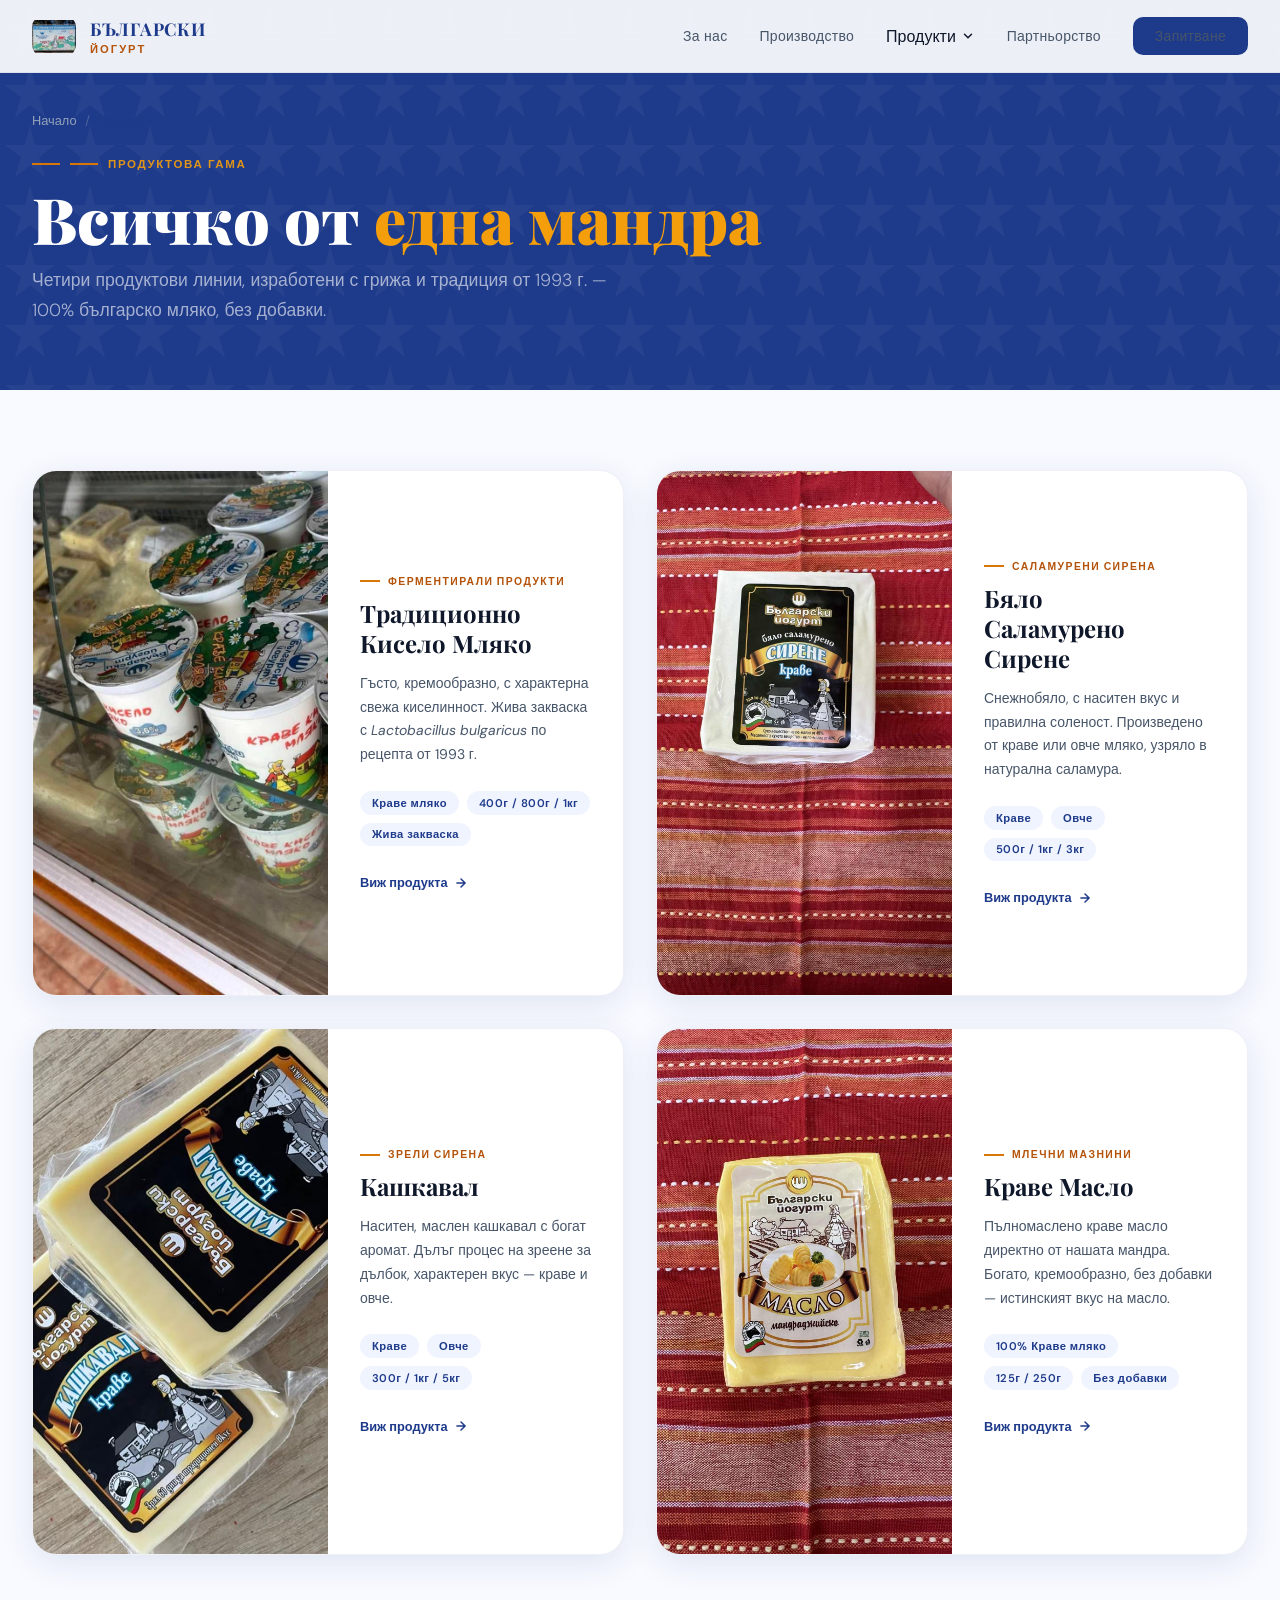
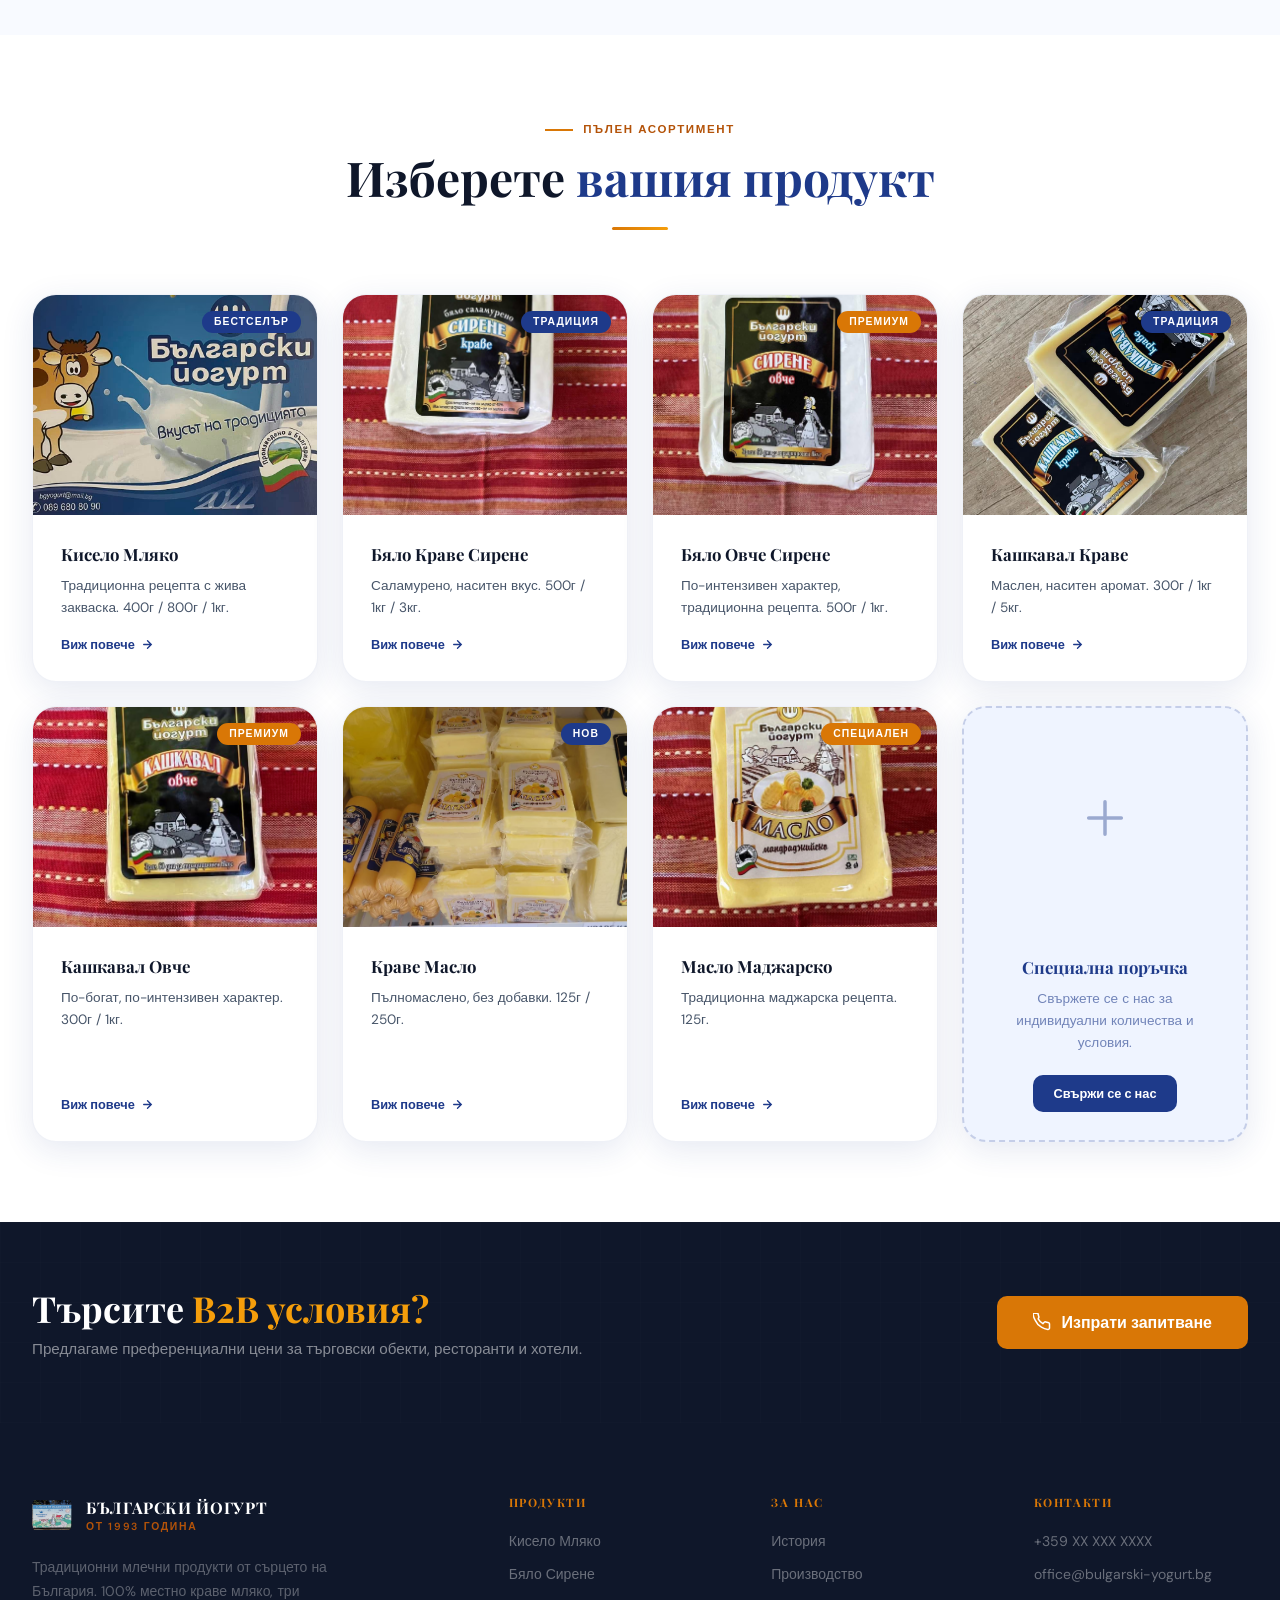
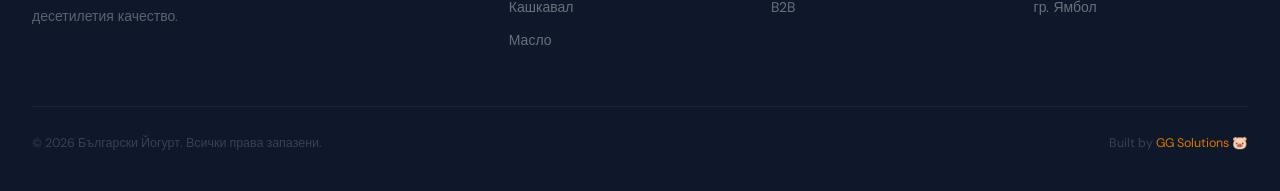
==== commit 88966571: "V2 is Live" ====
--- a/index.html
+++ b/index.html
@@ -1,785 +1,295 @@
 <!DOCTYPE html>
 <html lang="bg" class="scroll-smooth">
 <head>
-  <meta charset="UTF-8" />
-  <meta name="viewport" content="width=device-width, initial-scale=1.0" />
-  <meta name="description" content="Български Йогурт — традиционни млечни продукти от 1993 г. 100% българско мляко. B2B доставки за магазини, ресторанти и хотели." />
-  <meta name="keywords" content="кисело мляко, сирене, кашкавал, мандра, B2B, млечни продукти, България" />
-  <meta property="og:title" content="Български Йогурт — Истинският вкус от 1993 г." />
-  <meta property="og:description" content="100% българско мляко. Традиционни рецепти. Надеждни B2B доставки." />
-  <meta property="og:type" content="website" />
-  <title>Български Йогурт — Истинският вкус. От 30 години насам.</title>
-
-  <!-- Tailwind CSS -->
-  <script src="https://cdn.tailwindcss.com"></script>
-  <script>
-    tailwind.config = {
-      theme: {
-        extend: {
-          colors: {
-            'royal':      '#1e3a8a',
-            'royal-dark': '#172d6e',
-            'royal-light':'#2d4fb5',
-            'gold':       '#d97706',
-            'gold-light': '#f59e0b',
-            'navy':       '#0f172a',
-          },
-          fontFamily: {
-            'serif': ['"Playfair Display"', 'Georgia', 'serif'],
-            'sans':  ['"DM Sans"', 'system-ui', 'sans-serif'],
-          }
-        }
-      }
-    }
-  </script>
-
-  <!-- Custom CSS -->
-  <link rel="stylesheet" href="css/custom.css" />
-
-  <!-- Google Analytics 4 — replace G-XXXXXXXXXX with real ID -->
-  <script async src="https://www.googletagmanager.com/gtag/js?id=G-XXXXXXXXXX"></script>
-  <script>
-    window.dataLayer = window.dataLayer || [];
-    function gtag(){ dataLayer.push(arguments); }
-    gtag('js', new Date());
-    gtag('config', 'G-XXXXXXXXXX');
-  </script>
+  <meta charset="UTF-8"/>
+  <meta name="viewport" content="width=device-width, initial-scale=1.0"/>
+  <meta name="description" content="Всички млечни продукти на Български Йогурт — кисело мляко, сирене, кашкавал и масло. 100% българско мляко от 1993 г."/>
+  <title>Продукти — Български Йогурт</title>
+  <link rel="icon" type="image/avif" href="../assets/images/favicon.avif"/>
+  <link rel="preconnect" href="https://fonts.googleapis.com"/>
+  <link rel="preconnect" href="https://fonts.gstatic.com" crossorigin/>
+  <link href="https://fonts.googleapis.com/css2?family=Playfair+Display:ital,wght@0,400;0,600;0,700;0,900;1,400;1,600&family=DM+Sans:opsz,wght@9..40,300;9..40,400;9..40,500;9..40,600;9..40,700&display=swap" rel="stylesheet"/>
+  <link rel="stylesheet" href="../css/shared.css"/>
+  <style>
+    /* Page hero */
+    .page-hero{background:var(--royal);padding:7rem 2rem 4rem;position:relative;overflow:hidden;}
+    .page-hero::before{content:'';position:absolute;inset:0;background-image:url("data:image/svg+xml,%3Csvg xmlns='http://www.w3.org/2000/svg' width='60' height='60'%3E%3Cpath d='M30 5L35 25H55L39 37L45 57L30 45L15 57L21 37L5 25H25Z' fill='%23ffffff' opacity='.04'/%3E%3C/svg%3E");background-size:60px 60px;}
+    .page-hero-inner{max-width:1280px;margin:0 auto;position:relative;}
+    .page-hero h1{font-family:'Playfair Display',serif;font-size:clamp(2.5rem,5vw,4rem);font-weight:900;color:white;line-height:1.1;margin:.75rem 0;}
+    .page-hero h1 span{color:var(--gold-light);}
+    .page-hero p{font-size:1.1rem;color:rgba(255,255,255,.6);max-width:50ch;margin-top:.75rem;font-weight:300;line-height:1.7;}
+    /* Overview grid */
+    .overview-bg{background:var(--bg-off);}
+    .overview-grid{display:grid;grid-template-columns:repeat(2,1fr);gap:2rem;}
+    .overview-card{border-radius:var(--r-card);overflow:hidden;display:grid;grid-template-columns:1fr 1fr;box-shadow:var(--shadow-md);border:1px solid rgba(30,58,138,.07);background:white;transition:all .35s var(--ease);}
+    .overview-card:hover{transform:translateY(-6px);box-shadow:var(--shadow-lg);}
+    .overview-card:hover .ov-img{transform:scale(1.05);}
+    .ov-img-wrap{height:100%;min-height:280px;overflow:hidden;position:relative;}
+    .ov-img{width:100%;height:100%;object-fit:cover;transition:transform .6s var(--ease);}
+    .ov-body{padding:2.5rem 2rem;display:flex;flex-direction:column;justify-content:center;}
+    .ov-category{font-size:.65rem;font-weight:700;letter-spacing:.14em;text-transform:uppercase;color:var(--gold-dark);margin-bottom:.625rem;display:flex;align-items:center;gap:.5rem;}
+    .ov-category::before{content:'';display:block;width:1.25rem;height:2px;background:var(--gold);}
+    .ov-body h2{font-family:'Playfair Display',serif;font-size:1.5rem;font-weight:700;color:var(--text);margin-bottom:.875rem;line-height:1.25;}
+    .ov-body p{font-size:.875rem;color:var(--text-muted);line-height:1.7;margin-bottom:1.5rem;}
+    .ov-variants{display:flex;flex-wrap:wrap;gap:.5rem;margin-bottom:1.75rem;}
+    .ov-tag{background:var(--royal-pale);color:var(--royal);font-size:.7rem;font-weight:600;padding:.3rem .75rem;border-radius:2rem;letter-spacing:.04em;}
+    /* All products flat list */
+    .all-products-bg{background:var(--bg-white);}
+    .all-products-header{text-align:center;max-width:600px;margin:0 auto 4rem;}
+    .all-products-header .section-divider{margin:1.25rem auto;}
+    .products-grid-4{display:grid;grid-template-columns:repeat(4,1fr);gap:1.5rem;}
+    .prod-img-wrap{height:220px;}
+    /* CTA strip */
+    .cta-strip{background:var(--navy);padding:4rem 2rem;position:relative;overflow:hidden;}
+    .cta-strip::before{content:'';position:absolute;inset:0;background-image:url("data:image/svg+xml,%3Csvg xmlns='http://www.w3.org/2000/svg' width='40' height='40'%3E%3Cpath d='M40 0H0v40' fill='none' stroke='%23ffffff' stroke-width='.4' opacity='.04'/%3E%3C/svg%3E");background-size:40px 40px;}
+    .cta-strip-inner{max-width:1280px;margin:0 auto;position:relative;display:flex;align-items:center;justify-content:space-between;gap:2rem;flex-wrap:wrap;}
+    .cta-strip h2{font-family:'Playfair Display',serif;font-size:clamp(1.5rem,3vw,2.25rem);font-weight:700;color:white;line-height:1.25;}
+    .cta-strip h2 span{color:var(--gold-light);}
+    .cta-strip p{color:rgba(255,255,255,.5);font-size:.95rem;margin-top:.5rem;}
+    @media(max-width:1024px){.overview-grid{grid-template-columns:1fr;}.products-grid-4{grid-template-columns:repeat(2,1fr);}.overview-card{grid-template-columns:1fr;}.ov-img-wrap{min-height:220px;}}
+    @media(max-width:768px){.products-grid-4{grid-template-columns:1fr 1fr;}}
+    @media(max-width:480px){.products-grid-4{grid-template-columns:1fr;}}
+  </style>
 </head>
-
-<body class="font-sans bg-white text-gray-900 antialiased">
-
-  <!-- ════════════════════════════════════════════════════════
-       HEADER — Sticky Glassmorphism Nav
-       ════════════════════════════════════════════════════════ -->
-  <header id="main-nav" class="glass-nav fixed top-0 left-0 right-0 z-50">
-    <div class="max-w-7xl mx-auto px-4 sm:px-6 lg:px-8">
-      <div class="flex items-center justify-between h-18 py-3">
-
-        <!-- Logo -->
-        <a href="#" class="flex items-center gap-3 group" aria-label="Български Йогурт — начало">
-          <!-- Inline SVG Logo Mark -->
-          <div class="w-10 h-10 bg-royal rounded-xl flex items-center justify-center shadow-md group-hover:bg-gold transition-all duration-300">
-            <svg width="22" height="22" viewBox="0 0 22 22" fill="none" xmlns="http://www.w3.org/2000/svg" aria-hidden="true">
-              <path d="M11 2C6.03 2 2 6.03 2 11s4.03 9 9 9 9-4.03 9-9-4.03-9-9-9z" fill="white" opacity="0.15"/>
-              <path d="M11 4C7.13 4 4 7.13 4 11s3.13 7 7 7 7-3.13 7-7-3.13-7-7-7zm0 2.5a1.5 1.5 0 110 3 1.5 1.5 0 010-3zm-4 7c0-1.5 1.8-3.5 4-3.5s4 2 4 3.5H7z" fill="white"/>
-            </svg>
-          </div>
-          <div class="leading-tight">
-            <span class="block text-royal font-serif font-700 text-lg leading-none tracking-tight">БЪЛГАРСКИ</span>
-            <span class="block text-gold font-serif font-600 text-base leading-none tracking-widest">ЙОГУРТ</span>
-          </div>
-        </a>
-
-        <!-- Desktop Nav -->
-        <nav class="hidden md:flex items-center gap-8" aria-label="Главна навигация">
-          <a href="#products" class="text-sm font-500 text-gray-700 hover:text-royal transition-colors duration-200 tracking-wide">Продукти</a>
-          <a href="#about" class="text-sm font-500 text-gray-700 hover:text-royal transition-colors duration-200 tracking-wide">За нас</a>
-          <a href="#b2b" class="text-sm font-500 text-gray-700 hover:text-royal transition-colors duration-200 tracking-wide">Партньорство</a>
-          <a href="#contact" class="btn-nav" data-track="nav_contact">
-            Запитване за търговци
-          </a>
-        </nav>
-
-        <!-- Mobile hamburger -->
-        <button id="mobile-menu-btn" class="md:hidden p-2 rounded-lg text-gray-700 hover:bg-gray-100 transition-colors" aria-label="Меню" aria-expanded="false" aria-controls="mobile-menu">
-          <svg id="hamburger-icon" width="24" height="24" viewBox="0 0 24 24" fill="none" stroke="currentColor" xmlns="http://www.w3.org/2000/svg">
-            <path stroke-linecap="round" stroke-linejoin="round" stroke-width="2" d="M4 6h16M4 12h16M4 18h16"/>
-          </svg>
-        </button>
+<body>
+
+<header id="main-nav">
+  <div class="nav-inner">
+    <a href="../index.html" class="logo">
+      <img src="../assets/images/logo.avif" alt="Лого Български Йогурт" class="logo-img"/>
+      <div class="logo-text"><span>БЪЛГАРСКИ</span><span>ЙОГУРТ</span></div>
+    </a>
+    <nav class="nav-links">
+      <a href="../index.html#about">За нас</a>
+      <a href="../index.html#process">Производство</a>
+      <div class="nav-dropdown">
+        <a href="index.html" class="active">Продукти <svg class="dd-arrow" width="14" height="14" viewBox="0 0 24 24" fill="none" stroke="currentColor" stroke-width="2.5" stroke-linecap="round"><path d="M6 9l6 6 6-6"/></svg></a>
+        <div class="dropdown-menu">
+          <a href="kiselo-mlyako.html"><img class="dm-img" src="../assets/images/kiselo-mlqko.avif" alt=""/>Кисело Мляко</a>
+          <a href="sirene.html"><img class="dm-img" src="../assets/images/krave-bqlo-sirene.avif" alt=""/>Бяло Сирене</a>
+          <a href="kashkaval.html"><img class="dm-img" src="../assets/images/bulgarski-yogurt-kashval.avif" alt=""/>Кашкавал</a>
+          <a href="maslo.html"><img class="dm-img" src="../assets/images/maslo.avif" alt=""/>Масло</a>
+          <div class="dropdown-divider"></div>
+          <a href="index.html" style="color:var(--royal);font-weight:600;"><svg width="18" height="18" viewBox="0 0 24 24" fill="none" stroke="currentColor" stroke-width="2" stroke-linecap="round"><rect x="2" y="3" width="20" height="14" rx="2"/><path d="M8 21h8M12 17v4"/></svg>Всички продукти</a>
+        </div>
       </div>
-    </div>
-
-    <!-- Mobile Menu -->
-    <div id="mobile-menu" class="md:hidden border-t border-gray-100 bg-white/95 backdrop-blur-xl">
-      <div class="max-w-7xl mx-auto px-4 py-4 flex flex-col gap-2">
-        <a href="#products" class="px-4 py-3 text-gray-700 hover:text-royal hover:bg-blue-50 rounded-xl font-500 transition-all">Продукти</a>
-        <a href="#about" class="px-4 py-3 text-gray-700 hover:text-royal hover:bg-blue-50 rounded-xl font-500 transition-all">За нас</a>
-        <a href="#b2b" class="px-4 py-3 text-gray-700 hover:text-royal hover:bg-blue-50 rounded-xl font-500 transition-all">Партньорство</a>
-        <a href="#contact" class="btn-primary justify-center mt-2" data-track="nav_contact">Запитване за търговци</a>
+      <a href="../index.html#b2b">Партньорство</a>
+      <a href="../index.html#contact" class="btn-nav">Запитване</a>
+    </nav>
+    <button id="mobile-menu-btn" aria-label="Меню" aria-expanded="false" aria-controls="mobile-menu">
+      <svg id="hamburger-icon" width="24" height="24" viewBox="0 0 24 24" fill="none" stroke="currentColor"><path stroke-linecap="round" stroke-linejoin="round" stroke-width="2" d="M4 6h16M4 12h16M4 18h16"/></svg>
+    </button>
+  </div>
+  <div id="mobile-menu"><div class="mobile-links">
+    <a href="../index.html#about">За нас</a>
+    <div class="mobile-cat-label">Продукти</div>
+    <a href="kiselo-mlyako.html" style="padding-left:1.5rem;">→ Кисело Мляко</a>
+    <a href="sirene.html" style="padding-left:1.5rem;">→ Бяло Сирене</a>
+    <a href="kashkaval.html" style="padding-left:1.5rem;">→ Кашкавал</a>
+    <a href="maslo.html" style="padding-left:1.5rem;">→ Масло</a>
+    <a href="../index.html#contact" style="background:var(--royal);color:white;border-radius:.75rem;padding:.875rem 1rem;font-weight:700;text-align:center;margin-top:.5rem;">Запитване</a>
+  </div></div>
+</header>
+
+<!-- PAGE HERO -->
+<div class="page-hero">
+  <div class="page-hero-inner">
+    <div class="breadcrumb" style="margin-bottom:1.25rem;">
+      <a href="../index.html">Начало</a>
+      <span class="breadcrumb-sep">/</span>
+      <span class="current">Продукти</span>
+    </div>
+    <div class="eyebrow" style="color:rgba(245,158,11,.9);"><span style="background:var(--gold);display:block;width:1.75rem;height:2px;"></span>Продуктова гама</div>
+    <h1>Всичко от <span>една мандра</span></h1>
+    <p>Четири продуктови линии, изработени с грижа и традиция от 1993 г. — 100% българско мляко, без добавки.</p>
+  </div>
+</div>
+
+<!-- CATEGORY OVERVIEW -->
+<section class="overview-bg" aria-label="Категории продукти">
+  <div class="section-inner">
+    <div class="overview-grid">
+
+      <!-- Кисело мляко -->
+      <a href="kiselo-mlyako.html" class="overview-card reveal">
+        <div class="ov-img-wrap">
+          <img src="../assets/images/krave-kiselo-mlqko.avif" alt="Кисело мляко" class="ov-img" loading="lazy"/>
+        </div>
+        <div class="ov-body">
+          <div class="ov-category">Ферментирали продукти</div>
+          <h2>Традиционно<br/>Кисело Мляко</h2>
+          <p>Гъсто, кремообразно, с характерна свежа киселинност. Жива закваска с <em>Lactobacillus bulgaricus</em> по рецепта от 1993 г.</p>
+          <div class="ov-variants">
+            <span class="ov-tag">Краве мляко</span>
+            <span class="ov-tag">400г / 800г / 1кг</span>
+            <span class="ov-tag">Жива закваска</span>
+          </div>
+          <span class="prod-link" style="margin-top:0;">Виж продукта <svg width="14" height="14" viewBox="0 0 24 24" fill="none" stroke="currentColor" stroke-width="2.5" stroke-linecap="round"><path d="M5 12h14M12 5l7 7-7 7"/></svg></span>
+        </div>
+      </a>
+
+      <!-- Сирене -->
+      <a href="sirene.html" class="overview-card reveal delay-1">
+        <div class="ov-img-wrap">
+          <img src="../assets/images/krave-bqlo-sirene.avif" alt="Бяло саламурено сирене" class="ov-img" loading="lazy"/>
+        </div>
+        <div class="ov-body">
+          <div class="ov-category">Саламурени сирена</div>
+          <h2>Бяло<br/>Саламурено Сирене</h2>
+          <p>Снежнобяло, с наситен вкус и правилна соленост. Произведено от краве или овче мляко, узряло в натурална саламура.</p>
+          <div class="ov-variants">
+            <span class="ov-tag">Краве</span>
+            <span class="ov-tag">Овче</span>
+            <span class="ov-tag">500г / 1кг / 3кг</span>
+          </div>
+          <span class="prod-link" style="margin-top:0;">Виж продукта <svg width="14" height="14" viewBox="0 0 24 24" fill="none" stroke="currentColor" stroke-width="2.5" stroke-linecap="round"><path d="M5 12h14M12 5l7 7-7 7"/></svg></span>
+        </div>
+      </a>
+
+      <!-- Кашкавал -->
+      <a href="kashkaval.html" class="overview-card reveal delay-2">
+        <div class="ov-img-wrap">
+          <img src="../assets/images/bulgarski-yogurt-kashval.avif" alt="Кашкавал" class="ov-img" loading="lazy"/>
+        </div>
+        <div class="ov-body">
+          <div class="ov-category">Зрели сирена</div>
+          <h2>Кашкавал</h2>
+          <p>Наситен, маслен кашкавал с богат аромат. Дълъг процес на зреене за дълбок, характерен вкус — краве и овче.</p>
+          <div class="ov-variants">
+            <span class="ov-tag">Краве</span>
+            <span class="ov-tag">Овче</span>
+            <span class="ov-tag">300г / 1кг / 5кг</span>
+          </div>
+          <span class="prod-link" style="margin-top:0;">Виж продукта <svg width="14" height="14" viewBox="0 0 24 24" fill="none" stroke="currentColor" stroke-width="2.5" stroke-linecap="round"><path d="M5 12h14M12 5l7 7-7 7"/></svg></span>
+        </div>
+      </a>
+
+      <!-- Масло -->
+      <a href="maslo.html" class="overview-card reveal delay-3">
+        <div class="ov-img-wrap">
+          <img src="../assets/images/maslo-madjarsko.avif" alt="Краве масло" class="ov-img" loading="lazy"/>
+        </div>
+        <div class="ov-body">
+          <div class="ov-category">Млечни мазнини</div>
+          <h2>Краве Масло</h2>
+          <p>Пълномаслено краве масло директно от нашата мандра. Богато, кремообразно, без добавки — истинският вкус на масло.</p>
+          <div class="ov-variants">
+            <span class="ov-tag">100% Краве мляко</span>
+            <span class="ov-tag">125г / 250г</span>
+            <span class="ov-tag">Без добавки</span>
+          </div>
+          <span class="prod-link" style="margin-top:0;">Виж продукта <svg width="14" height="14" viewBox="0 0 24 24" fill="none" stroke="currentColor" stroke-width="2.5" stroke-linecap="round"><path d="M5 12h14M12 5l7 7-7 7"/></svg></span>
+        </div>
+      </a>
+
+    </div>
+  </div>
+</section>
+
+<!-- ALL PRODUCTS FLAT GRID -->
+<section class="all-products-bg" aria-label="Всички продукти">
+  <div class="section-inner">
+    <div class="all-products-header reveal">
+      <div class="eyebrow" style="justify-content:center;">Пълен асортимент</div>
+      <h2 class="section-title" style="text-align:center;">Изберете <span>вашия продукт</span></h2>
+      <div class="section-divider" style="margin:1.25rem auto;"></div>
+    </div>
+    <div class="products-grid-4">
+
+      <a href="kiselo-mlyako.html" class="product-card reveal delay-1" data-product="Кисело мляко">
+        <div class="prod-img-wrap"><img src="../assets/images/bulgarski-yogurt.avif" alt="Кисело мляко" class="prod-img" loading="lazy"/><span class="prod-badge">Бестселър</span></div>
+        <div class="prod-body"><h3>Кисело Мляко</h3><p>Традиционна рецепта с жива закваска. 400г / 800г / 1кг.</p><span class="prod-link">Виж повече <svg width="13" height="13" viewBox="0 0 24 24" fill="none" stroke="currentColor" stroke-width="2.5" stroke-linecap="round"><path d="M5 12h14M12 5l7 7-7 7"/></svg></span></div>
+      </a>
+
+      <a href="sirene.html" class="product-card reveal delay-2" data-product="Бяло краве сирене">
+        <div class="prod-img-wrap"><img src="../assets/images/krave-bqlo-sirene.avif" alt="Краве сирене" class="prod-img" loading="lazy"/><span class="prod-badge">Традиция</span></div>
+        <div class="prod-body"><h3>Бяло Краве Сирене</h3><p>Саламурено, наситен вкус. 500г / 1кг / 3кг.</p><span class="prod-link">Виж повече <svg width="13" height="13" viewBox="0 0 24 24" fill="none" stroke="currentColor" stroke-width="2.5" stroke-linecap="round"><path d="M5 12h14M12 5l7 7-7 7"/></svg></span></div>
+      </a>
+
+      <a href="sirene.html#ovche" class="product-card reveal delay-3" data-product="Овче сирене">
+        <div class="prod-img-wrap"><img src="../assets/images/ovche-sirene.avif" alt="Овче сирене" class="prod-img" loading="lazy"/><span class="prod-badge gold">Премиум</span></div>
+        <div class="prod-body"><h3>Бяло Овче Сирене</h3><p>По-интензивен характер, традиционна рецепта. 500г / 1кг.</p><span class="prod-link">Виж повече <svg width="13" height="13" viewBox="0 0 24 24" fill="none" stroke="currentColor" stroke-width="2.5" stroke-linecap="round"><path d="M5 12h14M12 5l7 7-7 7"/></svg></span></div>
+      </a>
+
+      <a href="kashkaval.html" class="product-card reveal delay-4" data-product="Кашкавал краве">
+        <div class="prod-img-wrap"><img src="../assets/images/bulgarski-yogurt-kashval.avif" alt="Кашкавал краве" class="prod-img" loading="lazy"/><span class="prod-badge">Традиция</span></div>
+        <div class="prod-body"><h3>Кашкавал Краве</h3><p>Маслен, наситен аромат. 300г / 1кг / 5кг.</p><span class="prod-link">Виж повече <svg width="13" height="13" viewBox="0 0 24 24" fill="none" stroke="currentColor" stroke-width="2.5" stroke-linecap="round"><path d="M5 12h14M12 5l7 7-7 7"/></svg></span></div>
+      </a>
+
+      <a href="kashkaval.html#ovche" class="product-card reveal delay-1" data-product="Кашкавал овче">
+        <div class="prod-img-wrap"><img src="../assets/images/ovche-kashkaval.avif" alt="Кашкавал овче" class="prod-img" loading="lazy"/><span class="prod-badge gold">Премиум</span></div>
+        <div class="prod-body"><h3>Кашкавал Овче</h3><p>По-богат, по-интензивен характер. 300г / 1кг.</p><span class="prod-link">Виж повече <svg width="13" height="13" viewBox="0 0 24 24" fill="none" stroke="currentColor" stroke-width="2.5" stroke-linecap="round"><path d="M5 12h14M12 5l7 7-7 7"/></svg></span></div>
+      </a>
+
+      <a href="maslo.html" class="product-card reveal delay-2" data-product="Краве масло">
+        <div class="prod-img-wrap"><img src="../assets/images/maslo.avif" alt="Краве масло" class="prod-img" loading="lazy"/><span class="prod-badge">Нов</span></div>
+        <div class="prod-body"><h3>Краве Масло</h3><p>Пълномаслено, без добавки. 125г / 250г.</p><span class="prod-link">Виж повече <svg width="13" height="13" viewBox="0 0 24 24" fill="none" stroke="currentColor" stroke-width="2.5" stroke-linecap="round"><path d="M5 12h14M12 5l7 7-7 7"/></svg></span></div>
+      </a>
+
+      <a href="maslo.html#madjarsko" class="product-card reveal delay-3" data-product="Масло Маджарско">
+        <div class="prod-img-wrap"><img src="../assets/images/maslo-madjarsko.avif" alt="Масло Маджарско" class="prod-img" loading="lazy"/><span class="prod-badge gold">Специален</span></div>
+        <div class="prod-body"><h3>Масло Маджарско</h3><p>Традиционна маджарска рецепта. 125г.</p><span class="prod-link">Виж повече <svg width="13" height="13" viewBox="0 0 24 24" fill="none" stroke="currentColor" stroke-width="2.5" stroke-linecap="round"><path d="M5 12h14M12 5l7 7-7 7"/></svg></span></div>
+      </a>
+
+      <a href="../index.html#contact" class="product-card reveal delay-4" style="background:var(--royal-pale);border:2px dashed rgba(30,58,138,.2);">
+        <div class="prod-img-wrap" style="height:220px;background:var(--royal-pale);display:flex;align-items:center;justify-content:center;">
+          <svg width="56" height="56" viewBox="0 0 24 24" fill="none" stroke="var(--royal)" stroke-width="1.5" stroke-linecap="round" opacity=".4" aria-hidden="true"><path d="M12 5v14M5 12h14"/></svg>
+        </div>
+        <div class="prod-body" style="align-items:center;text-align:center;">
+          <h3 style="color:var(--royal);">Специална поръчка</h3>
+          <p style="color:var(--royal);opacity:.6;">Свържете се с нас за индивидуални количества и условия.</p>
+          <span class="btn-royal" style="margin-top:1.25rem;font-size:.8rem;padding:.625rem 1.25rem;">Свържи се с нас</span>
+        </div>
+      </a>
+
+    </div>
+  </div>
+</section>
+
+<!-- CTA STRIP -->
+<div class="cta-strip">
+  <div class="cta-strip-inner">
+    <div>
+      <h2>Търсите <span>B2B условия?</span></h2>
+      <p>Предлагаме преференциални цени за търговски обекти, ресторанти и хотели.</p>
+    </div>
+    <a href="../index.html#contact" class="btn-gold">
+      <svg width="18" height="18" viewBox="0 0 24 24" fill="none" stroke="currentColor" stroke-width="2" stroke-linecap="round" stroke-linejoin="round"><path d="M22 16.92v3a2 2 0 01-2.18 2 19.79 19.79 0 01-8.63-3.07A19.5 19.5 0 013.07 9.8a19.79 19.79 0 01-3.07-8.67A2 2 0 012 .18h3a2 2 0 012 1.72c.127.96.361 1.903.7 2.81a2 2 0 01-.45 2.11L6.91 7.91a16 16 0 006.29 6.29l1.8-1.81a2 2 0 012.11-.45c.907.339 1.85.573 2.81.7A2 2 0 0122 14.92z"/></svg>
+      Изпрати запитване
+    </a>
+  </div>
+</div>
+
+<!-- FOOTER -->
+<footer class="footer">
+  <div class="footer-inner">
+    <div class="footer-grid">
+      <div class="footer-brand">
+        <div class="footer-logo"><img src="../assets/images/logo.avif" alt="Лого"/><div class="footer-logo-text"><span>БЪЛГАРСКИ ЙОГУРТ</span><span>От 1993 година</span></div></div>
+        <p>Традиционни млечни продукти от сърцето на България. 100% местно краве мляко, три десетилетия качество.</p>
       </div>
-    </div>
-  </header>
-
-
-  <!-- ════════════════════════════════════════════════════════
-       HERO SECTION
-       ════════════════════════════════════════════════════════ -->
-  <section class="hero-section" aria-label="Главна секция">
-    <!-- Background Image -->
-    <img
-      src="assets/images/hero.avif"
-      alt="Зелени пасища и традиционна мандра Български Йогурт"
-      class="hero-img"
-      loading="eager"
-    />
-    <div class="hero-overlay" aria-hidden="true"></div>
-
-    <!-- Content -->
-    <div class="hero-content w-full max-w-7xl mx-auto px-4 sm:px-6 lg:px-8 py-32 pt-40">
-      <div class="max-w-3xl">
-
-        <div class="section-label text-white/80 animate-fade-up" style="--gold: rgba(255,255,255,0.6)">
-          <span style="background: #d97706; display:block; width:2rem; height:2px;"></span>
-          От 1993 година
-        </div>
-
-        <h1 class="font-serif text-5xl sm:text-6xl lg:text-7xl font-900 text-white leading-tight mt-4 animate-fade-up delay-100">
-          Истинският вкус.<br />
-          <span class="gold-shimmer">От 30 години насам.</span>
-        </h1>
-
-        <div class="gold-divider animate-fade-up delay-200" style="background: linear-gradient(90deg, #d97706, #f59e0b);"></div>
-
-        <p class="text-xl sm:text-2xl text-white/85 font-300 leading-relaxed max-w-2xl animate-fade-up delay-300">
-          100% българско мляко. Традиционни рецепти.<br class="hidden sm:block"/>
-          Без компромис в качеството от 1993 година.
-        </p>
-
-        <div class="flex flex-wrap gap-4 mt-10 animate-fade-up delay-400">
-          <a href="#contact" class="btn-primary" data-track="cta_partner_hero">
-            <svg width="18" height="18" viewBox="0 0 24 24" fill="none" stroke="currentColor" stroke-width="2" stroke-linecap="round" stroke-linejoin="round" aria-hidden="true">
-              <path d="M16 21v-2a4 4 0 00-4-4H6a4 4 0 00-4 4v2"/><circle cx="9" cy="7" r="4"/><path d="M22 21v-2a4 4 0 00-3-3.87M16 3.13a4 4 0 010 7.75"/>
-            </svg>
-            Стани наш партньор
-          </a>
-          <a href="#products" class="btn-secondary" data-track="cta_products">
-            <svg width="18" height="18" viewBox="0 0 24 24" fill="none" stroke="currentColor" stroke-width="2" stroke-linecap="round" stroke-linejoin="round" aria-hidden="true">
-              <rect x="2" y="3" width="20" height="14" rx="2"/><path d="M8 21h8M12 17v4"/>
-            </svg>
-            Виж продуктите
-          </a>
-        </div>
-
-        <!-- Trust badges -->
-        <div class="flex flex-wrap gap-6 mt-12 animate-fade-up delay-500">
-          <div class="flex items-center gap-2 text-white/75 text-sm">
-            <svg width="16" height="16" viewBox="0 0 24 24" fill="#d97706" aria-hidden="true"><path d="M12 2l3.09 6.26L22 9.27l-5 4.87 1.18 6.88L12 17.77l-6.18 3.25L7 14.14 2 9.27l6.91-1.01L12 2z"/></svg>
-            Традиция от 1993 г.
-          </div>
-          <div class="flex items-center gap-2 text-white/75 text-sm">
-            <svg width="16" height="16" viewBox="0 0 24 24" fill="#d97706" aria-hidden="true"><path d="M12 2l3.09 6.26L22 9.27l-5 4.87 1.18 6.88L12 17.77l-6.18 3.25L7 14.14 2 9.27l6.91-1.01L12 2z"/></svg>
-            100% Местно мляко
-          </div>
-          <div class="flex items-center gap-2 text-white/75 text-sm">
-            <svg width="16" height="16" viewBox="0 0 24 24" fill="#d97706" aria-hidden="true"><path d="M12 2l3.09 6.26L22 9.27l-5 4.87 1.18 6.88L12 17.77l-6.18 3.25L7 14.14 2 9.27l6.91-1.01L12 2z"/></svg>
-            B2B Надеждни доставки
-          </div>
-        </div>
-
-      </div>
-    </div>
-
-    <!-- Scroll indicator -->
-    <div class="absolute bottom-8 left-1/2 -translate-x-1/2 z-10 hidden md:flex flex-col items-center gap-2 text-white/50" aria-hidden="true">
-      <span class="text-xs tracking-widest uppercase font-500">Scroll</span>
-      <div class="w-px h-12 bg-white/30 relative overflow-hidden">
-        <div class="absolute top-0 left-0 w-full bg-white/70 animate-bounce" style="height:50%; animation-duration: 1.5s;"></div>
-      </div>
-    </div>
-  </section>
-
-
-  <!-- ════════════════════════════════════════════════════════
-       STATS BAR
-       ════════════════════════════════════════════════════════ -->
-  <section class="bg-royal py-10" aria-label="Ключови числа">
-    <div class="max-w-7xl mx-auto px-4 sm:px-6 lg:px-8">
-      <div class="grid grid-cols-2 md:grid-cols-4 gap-8 text-center">
-
-        <div class="reveal">
-          <div class="stat-number"><span data-count="30">0</span>+</div>
-          <div class="text-white/70 text-sm font-500 mt-1 tracking-wide">Години опит</div>
-        </div>
-        <div class="reveal reveal-delay-1">
-          <div class="stat-number"><span data-count="500">0</span>+</div>
-          <div class="text-white/70 text-sm font-500 mt-1 tracking-wide">B2B партньори</div>
-        </div>
-        <div class="reveal reveal-delay-2">
-          <div class="stat-number"><span data-count="4">0</span></div>
-          <div class="text-white/70 text-sm font-500 mt-1 tracking-wide">Продуктови линии</div>
-        </div>
-        <div class="reveal reveal-delay-3">
-          <div class="stat-number">100<span class="text-2xl">%</span></div>
-          <div class="text-white/70 text-sm font-500 mt-1 tracking-wide">Българско мляко</div>
-        </div>
-
-      </div>
-    </div>
-  </section>
-
-
-  <!-- ════════════════════════════════════════════════════════
-       TRUST & HERITAGE — "The 30-Year Proof"
-       ════════════════════════════════════════════════════════ -->
-  <section id="about" class="py-24 bg-gray-50" aria-label="Доверие и наследство">
-    <div class="max-w-7xl mx-auto px-4 sm:px-6 lg:px-8">
-
-      <!-- Section Header -->
-      <div class="text-center max-w-2xl mx-auto mb-16 reveal">
-        <div class="section-label justify-center">Доверие и Наследство</div>
-        <h2 class="font-serif text-4xl sm:text-5xl font-700 text-gray-900 mt-2 leading-tight">
-          Защо избират<br /><span class="text-royal">Български Йогурт</span>
-        </h2>
-        <div class="gold-divider mx-auto"></div>
-        <p class="text-lg text-gray-500 font-300 leading-relaxed mt-4">
-          Три десетилетия посветени на едно — да запазим автентичния вкус на България.
-        </p>
-      </div>
-
-      <!-- Three pillars -->
-      <div class="grid grid-cols-1 md:grid-cols-3 gap-8">
-
-        <!-- Pillar 1 -->
-        <div class="trust-card reveal reveal-delay-1">
-          <div class="trust-icon">
-            <svg width="28" height="28" viewBox="0 0 24 24" fill="none" stroke="white" stroke-width="1.8" stroke-linecap="round" stroke-linejoin="round" aria-hidden="true">
-              <path d="M12 2L2 7l10 5 10-5-10-5z"/><path d="M2 17l10 5 10-5"/><path d="M2 12l10 5 10-5"/>
-            </svg>
-          </div>
-          <h3 class="font-serif text-xl font-700 text-gray-900 mb-3">Собствени рецепти</h3>
-          <div class="gold-divider"></div>
-          <p class="text-gray-500 font-300 leading-relaxed text-sm">
-            Запазен вкус, предаван през поколенията. Нашите рецепти са разработени от майстори-млекари и не са се променяли от 1993 г. — защото не се подобрява онова, което вече е перфектно.
-          </p>
-        </div>
-
-        <!-- Pillar 2 -->
-        <div class="trust-card reveal reveal-delay-2">
-          <div class="trust-icon">
-            <svg width="28" height="28" viewBox="0 0 24 24" fill="none" stroke="white" stroke-width="1.8" stroke-linecap="round" stroke-linejoin="round" aria-hidden="true">
-              <path d="M3 9l9-7 9 7v11a2 2 0 01-2 2H5a2 2 0 01-2-2z"/><polyline points="9 22 9 12 15 12 15 22"/>
-            </svg>
-          </div>
-          <h3 class="font-serif text-xl font-700 text-gray-900 mb-3">Родно производство</h3>
-          <div class="gold-divider"></div>
-          <p class="text-gray-500 font-300 leading-relaxed text-sm">
-            Изцяло българско краве мляко от селектирани ферми в района. Контролираме всяка стъпка — от фермата до вашата витрина. Никакви чужди суровини, никакви компромиси.
-          </p>
-        </div>
-
-        <!-- Pillar 3 -->
-        <div class="trust-card reveal reveal-delay-3">
-          <div class="trust-icon">
-            <svg width="28" height="28" viewBox="0 0 24 24" fill="none" stroke="white" stroke-width="1.8" stroke-linecap="round" stroke-linejoin="round" aria-hidden="true">
-              <rect x="1" y="3" width="15" height="13" rx="2"/><polygon points="16 8 20 8 23 11 23 16 16 16 16 8"/><circle cx="5.5" cy="18.5" r="2.5"/><circle cx="18.5" cy="18.5" r="2.5"/>
-            </svg>
-          </div>
-          <h3 class="font-serif text-xl font-700 text-gray-900 mb-3">B2B Партньорство</h3>
-          <div class="gold-divider"></div>
-          <p class="text-gray-500 font-300 leading-relaxed text-sm">
-            Надеждни и навременни доставки за магазини, ресторанти и хотели. Предлагаме гъвкави условия, редовни графици и директна комуникация с търговски представител.
-          </p>
-        </div>
-
-      </div>
-
-      <!-- Photo & Story Row -->
-      <div class="mt-20 grid grid-cols-1 lg:grid-cols-2 gap-12 items-center">
-        <div class="reveal">
-          <div class="relative rounded-2xl overflow-hidden shadow-2xl aspect-[4/3]">
-            <img
-              src="assets/images/process.avif"
-              alt="Производственият процес в мандрата"
-              class="w-full h-full object-cover"
-              loading="lazy"
-            />
-            <div class="absolute inset-0 bg-gradient-to-t from-navy/50 to-transparent"></div>
-            <div class="absolute bottom-6 left-6 right-6">
-              <span class="inline-block bg-gold text-white text-xs font-700 tracking-widest uppercase px-3 py-1 rounded-full mb-2">Нашият процес</span>
-              <p class="text-white font-serif text-lg font-600">Традиционна технология, модерни стандарти</p>
-            </div>
-          </div>
-        </div>
-
-        <div class="reveal reveal-delay-2 space-y-6">
-          <div class="section-label">Нашата история</div>
-          <h2 class="font-serif text-4xl font-700 text-gray-900 leading-tight">
-            Петко Личев и<br />мандрата, която<br /><span class="text-royal">промени вкуса</span>
-          </h2>
-          <div class="gold-divider"></div>
-          <p class="text-gray-500 leading-relaxed">
-            През 1993 г. Петко Личев основава мандрата с една ясна мисия — да произвежда млечни продукти така, както са го правили дедите ни. Без бързане, без преки пътища, без компромиси.
-          </p>
-          <p class="text-gray-500 leading-relaxed">
-            Днес Български Йогурт е синоним на качество в региона, партньор на стотици търговски обекти и символ на онзи истински, неповторим вкус от детството.
-          </p>
-
-          <!-- Founder portrait -->
-          <div class="flex items-center gap-4 pt-2">
-            <div class="w-14 h-14 rounded-full overflow-hidden border-2 border-gold shadow-md flex-shrink-0">
-              <img
-                src="assets/images/petur-lichev-bulgarksi-yougurt.avif"
-                alt="Петко Личев — основател на Български Йогурт"
-                class="w-full h-full object-cover"
-                loading="lazy"
-              />
-            </div>
-            <div>
-              <div class="font-serif font-700 text-gray-900">Петко Личев</div>
-              <div class="text-sm text-gray-400 font-300">Основател, Български Йогурт (1993)</div>
-            </div>
-          </div>
-        </div>
-      </div>
-
-    </div>
-  </section>
-
-
-  <!-- ════════════════════════════════════════════════════════
-       PRODUCT GALLERY
-       ════════════════════════════════════════════════════════ -->
-  <section id="products" class="py-24 bg-white" aria-label="Продуктова гама">
-    <div class="max-w-7xl mx-auto px-4 sm:px-6 lg:px-8">
-
-      <div class="text-center max-w-2xl mx-auto mb-16 reveal">
-        <div class="section-label justify-center">Продуктова Гама</div>
-        <h2 class="font-serif text-4xl sm:text-5xl font-700 text-gray-900 mt-2 leading-tight">
-          Всичко от <span class="text-royal">една мандра</span>
-        </h2>
-        <div class="gold-divider mx-auto"></div>
-        <p class="text-lg text-gray-500 font-300 leading-relaxed mt-4">
-          Четири продуктови линии, едно неотменно качество.
-        </p>
-      </div>
-
-      <div class="grid grid-cols-1 sm:grid-cols-2 lg:grid-cols-4 gap-6">
-
-        <!-- Card 1: Кисело мляко -->
-        <article class="product-card reveal reveal-delay-1" data-product="Традиционно Кисело Мляко">
-          <div class="product-img-wrapper">
-            <img
-              src="assets/images/bulgarski-yogurt.avif"
-              alt="Традиционно кисело мляко Български Йогурт"
-              class="product-img"
-              loading="lazy"
-            />
-            <span class="product-badge">Бестселър</span>
-          </div>
-          <div class="product-body">
-            <h3 class="font-serif text-lg font-700 text-gray-900 mb-2">Традиционно Кисело Мляко</h3>
-            <p class="text-gray-400 text-sm font-300 leading-relaxed">
-              Истинското кисело мляко — гъсто, кремообразно, с характерна свежа киселинност. Произведено по традиционна рецепта с жива млечнокисела закваска.
-            </p>
-            <div class="mt-4 pt-4 border-t border-gray-100 flex items-center justify-between">
-              <span class="text-xs text-gray-400 font-500 tracking-wide uppercase">Налично: 400г / 800г / 1кг</span>
-            </div>
-          </div>
-        </article>
-
-        <!-- Card 2: Сирене -->
-        <article class="product-card reveal reveal-delay-2" data-product="Бяло Саламурено Сирене">
-          <div class="product-img-wrapper bg-gray-100 flex items-center justify-center">
-            <img
-              src="assets/images/bulgarski-yogurt-vitrina.avif"
-              alt="Бяло саламурено сирене"
-              class="product-img"
-              loading="lazy"
-            />
-            <span class="product-badge">Традиция</span>
-          </div>
-          <div class="product-body">
-            <h3 class="font-serif text-lg font-700 text-gray-900 mb-2">Бяло Саламурено Сирене</h3>
-            <p class="text-gray-400 text-sm font-300 leading-relaxed">
-              Класическото българско сирене — снежнобяло, с наситен вкус и правилна соленост. Узряло в натурална саламура за автентичен характер.
-            </p>
-            <div class="mt-4 pt-4 border-t border-gray-100 flex items-center justify-between">
-              <span class="text-xs text-gray-400 font-500 tracking-wide uppercase">Налично: 500г / 1кг / 3кг</span>
-            </div>
-          </div>
-        </article>
-
-        <!-- Card 3: Кашкавал -->
-        <article class="product-card reveal reveal-delay-3" data-product="Кашкавал от Краве Мляко">
-          <div class="product-img-wrapper">
-            <img
-              src="assets/images/kashkaval.avif"
-              alt="Кашкавал от краве мляко"
-              class="product-img"
-              loading="lazy"
-            />
-            <span class="product-badge">Премиум</span>
-          </div>
-          <div class="product-body">
-            <h3 class="font-serif text-lg font-700 text-gray-900 mb-2">Кашкавал от Краве Мляко</h3>
-            <p class="text-gray-400 text-sm font-300 leading-relaxed">
-              Наситен, маслен кашкавал с богат аромат. Произведен от пълномаслено краве мляко, с дълъг процес на зреене за дълбок, характерен вкус.
-            </p>
-            <div class="mt-4 pt-4 border-t border-gray-100 flex items-center justify-between">
-              <span class="text-xs text-gray-400 font-500 tracking-wide uppercase">Налично: 300г / 1кг / 5кг</span>
-            </div>
-          </div>
-        </article>
-
-        <!-- Card 4: Прясно мляко & Масло -->
-        <article class="product-card reveal reveal-delay-4" data-product="Прясно Мляко и Масло">
-          <div class="product-img-wrapper bg-blue-50 flex items-center justify-center overflow-hidden">
-            <!-- Decorative placeholder for product without dedicated image -->
-            <div class="w-full h-full flex flex-col items-center justify-center bg-gradient-to-br from-blue-50 to-blue-100 p-6">
-              <svg width="80" height="80" viewBox="0 0 80 80" fill="none" xmlns="http://www.w3.org/2000/svg" aria-hidden="true">
-                <circle cx="40" cy="40" r="38" fill="#dbeafe" stroke="#93c5fd" stroke-width="1"/>
-                <path d="M28 52V36l12-14 12 14v16H28z" fill="#1e3a8a" opacity="0.2"/>
-                <path d="M28 52V36l12-14 12 14v16H28z" stroke="#1e3a8a" stroke-width="2" stroke-linejoin="round" fill="none"/>
-                <circle cx="40" cy="44" r="4" fill="#d97706"/>
-                <path d="M24 52h32" stroke="#1e3a8a" stroke-width="2" stroke-linecap="round"/>
-              </svg>
-              <span class="text-royal text-xs font-700 tracking-widest uppercase mt-3 opacity-60">Прясно мляко</span>
-            </div>
-            <span class="product-badge">Нов</span>
-          </div>
-          <div class="product-body">
-            <h3 class="font-serif text-lg font-700 text-gray-900 mb-2">Прясно Мляко и Масло</h3>
-            <p class="text-gray-400 text-sm font-300 leading-relaxed">
-              Пастьоризирано пълномаслено мляко и краве масло, директно от нашата мандра. Богато, кремообразно, без добавки.
-            </p>
-            <div class="mt-4 pt-4 border-t border-gray-100 flex items-center justify-between">
-              <span class="text-xs text-gray-400 font-500 tracking-wide uppercase">Мляко 1л / Масло 125г</span>
-            </div>
-          </div>
-        </article>
-
-      </div>
-    </div>
-  </section>
-
-
-  <!-- ════════════════════════════════════════════════════════
-       B2B CTA — "The Money Section"
-       ════════════════════════════════════════════════════════ -->
-  <section id="b2b" class="py-24 bg-navy relative overflow-hidden" aria-label="B2B партньорство">
-
-    <!-- Decorative background elements -->
-    <div class="absolute inset-0 pointer-events-none" aria-hidden="true">
-      <div class="absolute -top-32 -right-32 w-96 h-96 bg-royal/40 rounded-full blur-3xl"></div>
-      <div class="absolute -bottom-32 -left-32 w-80 h-80 bg-gold/10 rounded-full blur-3xl"></div>
-      <!-- Subtle pattern -->
-      <svg class="absolute inset-0 w-full h-full opacity-5" viewBox="0 0 100 100" preserveAspectRatio="xMidYMid slice">
-        <defs>
-          <pattern id="grid" width="10" height="10" patternUnits="userSpaceOnUse">
-            <path d="M 10 0 L 0 0 0 10" fill="none" stroke="white" stroke-width="0.5"/>
-          </pattern>
-        </defs>
-        <rect width="100%" height="100%" fill="url(#grid)"/>
-      </svg>
-    </div>
-
-    <div class="relative max-w-7xl mx-auto px-4 sm:px-6 lg:px-8">
-      <div class="text-center max-w-3xl mx-auto reveal">
-
-        <!-- Award icon -->
-        <div class="inline-flex items-center justify-center w-16 h-16 bg-gold/20 border border-gold/30 rounded-2xl mb-8">
-          <svg width="32" height="32" viewBox="0 0 24 24" fill="none" stroke="#d97706" stroke-width="1.8" stroke-linecap="round" stroke-linejoin="round" aria-hidden="true">
-            <circle cx="12" cy="8" r="6"/><path d="M15.477 12.89L17 22l-5-3-5 3 1.523-9.11"/>
-          </svg>
-        </div>
-
-        <div class="section-label justify-center" style="color: #d97706;">
-          <span style="background: #d97706; display:block; width:2rem; height:2px;"></span>
-          B2B Партньорство
-        </div>
-
-        <h2 class="font-serif text-4xl sm:text-5xl lg:text-6xl font-700 text-white mt-4 leading-tight">
-          Заредете вашия обект с<br />
-          <span class="gold-shimmer">качеството, което</span><br />
-          клиентите търсят.
-        </h2>
-
-        <div class="gold-divider mx-auto mt-6"></div>
-
-        <p class="text-xl text-white/65 font-300 leading-relaxed mt-6 max-w-2xl mx-auto">
-          Предлагаме преференциални условия за търговски вериги, ресторанти и локални магазини. Директна връзка с търговски представител, гъвкав график, гарантирано качество.
-        </p>
-
-        <!-- Feature list -->
-        <div class="grid grid-cols-1 sm:grid-cols-3 gap-6 mt-10 mb-10">
-          <div class="flex flex-col items-center gap-2 text-white/70">
-            <svg width="24" height="24" viewBox="0 0 24 24" fill="none" stroke="#d97706" stroke-width="2" stroke-linecap="round" stroke-linejoin="round" aria-hidden="true">
-              <path d="M5 12l5 5L20 7"/>
-            </svg>
-            <span class="text-sm font-500">Редовни доставки</span>
-          </div>
-          <div class="flex flex-col items-center gap-2 text-white/70">
-            <svg width="24" height="24" viewBox="0 0 24 24" fill="none" stroke="#d97706" stroke-width="2" stroke-linecap="round" stroke-linejoin="round" aria-hidden="true">
-              <path d="M5 12l5 5L20 7"/>
-            </svg>
-            <span class="text-sm font-500">Преференциални цени</span>
-          </div>
-          <div class="flex flex-col items-center gap-2 text-white/70">
-            <svg width="24" height="24" viewBox="0 0 24 24" fill="none" stroke="#d97706" stroke-width="2" stroke-linecap="round" stroke-linejoin="round" aria-hidden="true">
-              <path d="M5 12l5 5L20 7"/>
-            </svg>
-            <span class="text-sm font-500">Персонален мениджър</span>
-          </div>
-        </div>
-
-        <a href="#contact" class="btn-gold text-lg" data-track="cta_b2b_contact">
-          <svg width="20" height="20" viewBox="0 0 24 24" fill="none" stroke="currentColor" stroke-width="2" stroke-linecap="round" stroke-linejoin="round" aria-hidden="true">
-            <path d="M22 16.92v3a2 2 0 01-2.18 2 19.79 19.79 0 01-8.63-3.07A19.5 19.5 0 013.07 9.8a19.79 19.79 0 01-3.07-8.67A2 2 0 012 .18h3a2 2 0 012 1.72c.127.96.361 1.903.7 2.81a2 2 0 01-.45 2.11L6.91 7.91a16 16 0 006.29 6.29l1.8-1.81a2 2 0 012.11-.45c.907.339 1.85.573 2.81.7A2 2 0 0122 14.92z"/>
-          </svg>
-          Свържете се с търговския ни отдел
-        </a>
-
-        <p class="text-white/35 text-sm mt-4 font-300">
-          Ще отговорим в рамките на 1 работен ден
-        </p>
-      </div>
-    </div>
-  </section>
-
-
-  <!-- ════════════════════════════════════════════════════════
-       CONTACT SECTION
-       ════════════════════════════════════════════════════════ -->
-  <section id="contact" class="py-24 bg-gray-50" aria-label="Контакти">
-    <div class="max-w-7xl mx-auto px-4 sm:px-6 lg:px-8">
-      <div class="grid grid-cols-1 lg:grid-cols-2 gap-16 items-start">
-
-        <!-- Left: Info -->
-        <div class="reveal">
-          <div class="section-label">Свържете се с нас</div>
-          <h2 class="font-serif text-4xl font-700 text-gray-900 mt-2 leading-tight">
-            Нека започнем<br /><span class="text-royal">партньорството</span>
-          </h2>
-          <div class="gold-divider"></div>
-          <p class="text-gray-500 leading-relaxed mt-4 mb-8">
-            Свържете се с нашия търговски отдел за ценова листа, условия и индивидуална оферта за вашия обект.
-          </p>
-
-          <div class="space-y-5">
-            <!-- Phone -->
-            <div class="flex items-start gap-4">
-              <div class="w-11 h-11 bg-royal/10 rounded-xl flex items-center justify-center flex-shrink-0">
-                <svg width="20" height="20" viewBox="0 0 24 24" fill="none" stroke="#1e3a8a" stroke-width="2" stroke-linecap="round" stroke-linejoin="round" aria-hidden="true">
-                  <path d="M22 16.92v3a2 2 0 01-2.18 2 19.79 19.79 0 01-8.63-3.07A19.5 19.5 0 013.07 9.8a19.79 19.79 0 01-3.07-8.67A2 2 0 012 .18h3a2 2 0 012 1.72c.127.96.361 1.903.7 2.81a2 2 0 01-.45 2.11L6.91 7.91a16 16 0 006.29 6.29l1.8-1.81a2 2 0 012.11-.45c.907.339 1.85.573 2.81.7A2 2 0 0122 14.92z"/>
-                </svg>
-              </div>
-              <div>
-                <div class="text-xs font-700 text-gray-400 uppercase tracking-widest mb-1">Телефон за поръчки</div>
-                <a href="tel:+359XXXXXXXXX" class="font-serif text-xl font-600 text-gray-900 hover:text-royal transition-colors">+359 XX XXX XXXX</a>
-              </div>
-            </div>
-
-            <!-- Email -->
-            <div class="flex items-start gap-4">
-              <div class="w-11 h-11 bg-royal/10 rounded-xl flex items-center justify-center flex-shrink-0">
-                <svg width="20" height="20" viewBox="0 0 24 24" fill="none" stroke="#1e3a8a" stroke-width="2" stroke-linecap="round" stroke-linejoin="round" aria-hidden="true">
-                  <path d="M4 4h16c1.1 0 2 .9 2 2v12c0 1.1-.9 2-2 2H4c-1.1 0-2-.9-2-2V6c0-1.1.9-2 2-2z"/><polyline points="22,6 12,13 2,6"/>
-                </svg>
-              </div>
-              <div>
-                <div class="text-xs font-700 text-gray-400 uppercase tracking-widest mb-1">Имейл</div>
-                <a href="mailto:office@bulgarski-yogurt.bg" class="font-serif text-xl font-600 text-gray-900 hover:text-royal transition-colors">office@bulgarski-yogurt.bg</a>
-              </div>
-            </div>
-
-            <!-- Address -->
-            <div class="flex items-start gap-4">
-              <div class="w-11 h-11 bg-royal/10 rounded-xl flex items-center justify-center flex-shrink-0">
-                <svg width="20" height="20" viewBox="0 0 24 24" fill="none" stroke="#1e3a8a" stroke-width="2" stroke-linecap="round" stroke-linejoin="round" aria-hidden="true">
-                  <path d="M21 10c0 7-9 13-9 13s-9-6-9-13a9 9 0 0118 0z"/><circle cx="12" cy="10" r="3"/>
-                </svg>
-              </div>
-              <div>
-                <div class="text-xs font-700 text-gray-400 uppercase tracking-widest mb-1">Адрес на мандрата</div>
-                <address class="font-serif text-xl font-600 text-gray-900 not-italic">
-                  гр. Ямбол, България
-                </address>
-              </div>
-            </div>
-
-            <!-- Hours -->
-            <div class="flex items-start gap-4">
-              <div class="w-11 h-11 bg-royal/10 rounded-xl flex items-center justify-center flex-shrink-0">
-                <svg width="20" height="20" viewBox="0 0 24 24" fill="none" stroke="#1e3a8a" stroke-width="2" stroke-linecap="round" stroke-linejoin="round" aria-hidden="true">
-                  <circle cx="12" cy="12" r="10"/><polyline points="12 6 12 12 16 14"/>
-                </svg>
-              </div>
-              <div>
-                <div class="text-xs font-700 text-gray-400 uppercase tracking-widest mb-1">Работно време</div>
-                <div class="font-serif text-lg font-600 text-gray-900">Пон – Пет: 08:00 – 17:00</div>
-              </div>
-            </div>
-          </div>
-        </div>
-
-        <!-- Right: Contact Form -->
-        <div class="reveal reveal-delay-2">
-          <div class="bg-white rounded-2xl shadow-card border border-gray-100 p-8">
-            <h3 class="font-serif text-2xl font-700 text-gray-900 mb-6">Изпратете запитване</h3>
-
-            <div class="space-y-5">
-              <div>
-                <label for="company" class="block text-xs font-700 text-gray-500 uppercase tracking-widest mb-2">Фирма / Обект</label>
-                <input
-                  type="text"
-                  id="company"
-                  name="company"
-                  placeholder="Магазин Слънце ЕООД"
-                  class="w-full px-4 py-3 rounded-xl border border-gray-200 text-gray-900 text-sm focus:outline-none focus:border-royal focus:ring-2 focus:ring-royal/10 transition-all"
-                />
-              </div>
-              <div>
-                <label for="name" class="block text-xs font-700 text-gray-500 uppercase tracking-widest mb-2">Вашето име</label>
-                <input
-                  type="text"
-                  id="name"
-                  name="name"
-                  placeholder="Иван Иванов"
-                  class="w-full px-4 py-3 rounded-xl border border-gray-200 text-gray-900 text-sm focus:outline-none focus:border-royal focus:ring-2 focus:ring-royal/10 transition-all"
-                />
-              </div>
-              <div>
-                <label for="phone" class="block text-xs font-700 text-gray-500 uppercase tracking-widest mb-2">Телефон</label>
-                <input
-                  type="tel"
-                  id="phone"
-                  name="phone"
-                  placeholder="+359 88 XXX XXXX"
-                  class="w-full px-4 py-3 rounded-xl border border-gray-200 text-gray-900 text-sm focus:outline-none focus:border-royal focus:ring-2 focus:ring-royal/10 transition-all"
-                />
-              </div>
-              <div>
-                <label for="message" class="block text-xs font-700 text-gray-500 uppercase tracking-widest mb-2">Съобщение</label>
-                <textarea
-                  id="message"
-                  name="message"
-                  rows="4"
-                  placeholder="Опишете нуждите на вашия обект — продукти, количества, честота на доставка..."
-                  class="w-full px-4 py-3 rounded-xl border border-gray-200 text-gray-900 text-sm focus:outline-none focus:border-royal focus:ring-2 focus:ring-royal/10 transition-all resize-none"
-                ></textarea>
-              </div>
-
-              <button
-                type="button"
-                onclick="handleFormSubmit()"
-                class="btn-primary w-full justify-center py-4 text-base"
-              >
-                <svg width="18" height="18" viewBox="0 0 24 24" fill="none" stroke="currentColor" stroke-width="2" stroke-linecap="round" stroke-linejoin="round" aria-hidden="true">
-                  <line x1="22" y1="2" x2="11" y2="13"/><polygon points="22 2 15 22 11 13 2 9 22 2"/>
-                </svg>
-                Изпрати запитване
-              </button>
-
-              <p class="text-xs text-gray-400 text-center font-300">
-                Ще се свържем с вас в рамките на 1 работен ден.
-              </p>
-            </div>
-          </div>
-        </div>
-
-      </div>
-    </div>
-  </section>
-
-
-  <!-- ════════════════════════════════════════════════════════
-       FOOTER
-       ════════════════════════════════════════════════════════ -->
-  <footer class="bg-navy text-white" aria-label="Футър">
-    <div class="max-w-7xl mx-auto px-4 sm:px-6 lg:px-8 py-14">
-      <div class="grid grid-cols-1 md:grid-cols-4 gap-10">
-
-        <!-- Brand -->
-        <div class="md:col-span-2">
-          <div class="flex items-center gap-3 mb-5">
-            <div class="w-10 h-10 bg-royal rounded-xl flex items-center justify-center">
-              <svg width="22" height="22" viewBox="0 0 22 22" fill="none" xmlns="http://www.w3.org/2000/svg" aria-hidden="true">
-                <path d="M11 2C6.03 2 2 6.03 2 11s4.03 9 9 9 9-4.03 9-9-4.03-9-9-9z" fill="white" opacity="0.15"/>
-                <path d="M11 4C7.13 4 4 7.13 4 11s3.13 7 7 7 7-3.13 7-7-3.13-7-7-7zm0 2.5a1.5 1.5 0 110 3 1.5 1.5 0 010-3zm-4 7c0-1.5 1.8-3.5 4-3.5s4 2 4 3.5H7z" fill="white"/>
-              </svg>
-            </div>
-            <div>
-              <div class="font-serif font-700 text-lg text-white leading-none">БЪЛГАРСКИ ЙОГУРТ</div>
-              <div class="text-gold text-xs tracking-widest font-500 uppercase">От 1993 година</div>
-            </div>
-          </div>
-          <p class="text-white/50 font-300 text-sm leading-relaxed max-w-sm">
-            Традиционни млечни продукти от сърцето на България. 100% местно краве мляко, проверени рецепти, три десетилетия качество.
-          </p>
-        </div>
-
-        <!-- Products -->
-        <div>
-          <h4 class="font-serif font-700 text-white mb-4 text-sm uppercase tracking-widest">Продукти</h4>
-          <ul class="space-y-3 text-white/50 text-sm font-300">
-            <li><a href="#products" class="hover:text-gold transition-colors">Традиционно Кисело Мляко</a></li>
-            <li><a href="#products" class="hover:text-gold transition-colors">Бяло Саламурено Сирене</a></li>
-            <li><a href="#products" class="hover:text-gold transition-colors">Кашкавал от Краве Мляко</a></li>
-            <li><a href="#products" class="hover:text-gold transition-colors">Прясно Мляко и Масло</a></li>
-          </ul>
-        </div>
-
-        <!-- Contact -->
-        <div>
-          <h4 class="font-serif font-700 text-white mb-4 text-sm uppercase tracking-widest">Контакти</h4>
-          <ul class="space-y-3 text-white/50 text-sm font-300">
-            <li>
-              <a href="tel:+359XXXXXXXXX" class="hover:text-gold transition-colors flex items-center gap-2">
-                <svg width="14" height="14" viewBox="0 0 24 24" fill="none" stroke="currentColor" stroke-width="2" stroke-linecap="round" stroke-linejoin="round" aria-hidden="true"><path d="M22 16.92v3a2 2 0 01-2.18 2 19.79 19.79 0 01-8.63-3.07A19.5 19.5 0 013.07 9.8a19.79 19.79 0 01-3.07-8.67A2 2 0 012 .18h3a2 2 0 012 1.72c.127.96.361 1.903.7 2.81a2 2 0 01-.45 2.11L6.91 7.91a16 16 0 006.29 6.29l1.8-1.81a2 2 0 012.11-.45c.907.339 1.85.573 2.81.7A2 2 0 0122 14.92z"/></svg>
-                +359 XX XXX XXXX
-              </a>
-            </li>
-            <li>
-              <a href="mailto:office@bulgarski-yogurt.bg" class="hover:text-gold transition-colors flex items-center gap-2">
-                <svg width="14" height="14" viewBox="0 0 24 24" fill="none" stroke="currentColor" stroke-width="2" stroke-linecap="round" stroke-linejoin="round" aria-hidden="true"><path d="M4 4h16c1.1 0 2 .9 2 2v12c0 1.1-.9 2-2 2H4c-1.1 0-2-.9-2-2V6c0-1.1.9-2 2-2z"/><polyline points="22,6 12,13 2,6"/></svg>
-                office@bulgarski-yogurt.bg
-              </a>
-            </li>
-            <li class="flex items-center gap-2">
-              <svg width="14" height="14" viewBox="0 0 24 24" fill="none" stroke="currentColor" stroke-width="2" stroke-linecap="round" stroke-linejoin="round" aria-hidden="true"><path d="M21 10c0 7-9 13-9 13s-9-6-9-13a9 9 0 0118 0z"/><circle cx="12" cy="10" r="3"/></svg>
-              гр. Ямбол, България
-            </li>
-          </ul>
-        </div>
-
-      </div>
-
-      <!-- Bottom bar -->
-      <div class="border-t border-white/10 mt-12 pt-8 flex flex-col sm:flex-row items-center justify-between gap-4 text-white/30 text-xs font-300">
-        <p>© <span id="year"></span> Български Йогурт. Всички права запазени.</p>
-        <p>
-          Built by
-          <a href="https://ginkogrudev.com" target="_blank" rel="noopener noreferrer" class="text-gold hover:text-gold-light transition-colors font-600">
-            GG Solutions 🐷
-          </a>
-        </p>
-      </div>
-    </div>
-  </footer>
-
-
-  <!-- ════════════════════════════════════════════════════════
-       SCRIPTS
-       ════════════════════════════════════════════════════════ -->
-  <script src="js/main.js"></script>
-  <script src="js/analytics.js"></script>
-
-  <script>
-    // Set current year in footer
-    document.getElementById('year').textContent = new Date().getFullYear();
-
-    // Form submit placeholder
-    function handleFormSubmit() {
-      const company = document.getElementById('company').value;
-      const name    = document.getElementById('name').value;
-      const phone   = document.getElementById('phone').value;
-
-      if (!name || !phone) {
-        alert('Моля, попълнете поне вашето име и телефон.');
-        return;
-      }
-
-      // Track conversion
-      if (typeof gtag === 'function') {
-        gtag('event', 'form_submit_contact', {
-          event_category: 'conversion',
-          event_label: `${company} — ${name}`,
-        });
-      }
-
-      alert('Благодарим! Ще се свържем с вас до 1 работен ден.');
-    }
-  </script>
-
+      <div class="footer-col"><h4>Продукти</h4><ul>
+        <li><a href="kiselo-mlyako.html">Кисело Мляко</a></li>
+        <li><a href="sirene.html">Бяло Сирене</a></li>
+        <li><a href="kashkaval.html">Кашкавал</a></li>
+        <li><a href="maslo.html">Масло</a></li>
+      </ul></div>
+      <div class="footer-col"><h4>За нас</h4><ul>
+        <li><a href="../index.html#about">История</a></li>
+        <li><a href="../index.html#process">Производство</a></li>
+        <li><a href="../index.html#b2b">B2B</a></li>
+      </ul></div>
+      <div class="footer-col"><h4>Контакти</h4><ul>
+        <li><a href="tel:+359XXXXXXXXX">+359 XX XXX XXXX</a></li>
+        <li><a href="mailto:office@bulgarski-yogurt.bg">office@bulgarski-yogurt.bg</a></li>
+        <li><a href="../index.html#contact">гр. Ямбол</a></li>
+      </ul></div>
+    </div>
+    <div class="footer-bottom"><p>© <span id="year"></span> Български Йогурт. Всички права запазени.</p><p>Built by <a href="https://ginkogrudev.com" target="_blank" rel="noopener">GG Solutions 🐷</a></p></div>
+  </div>
+</footer>
+<script src="../js/shared.js"></script>
+<script src="../js/analytics.js"></script>
+<script>document.getElementById('year').textContent=new Date().getFullYear();</script>
 </body>
 </html>
--- a/css/shared.css
+++ b/css/shared.css
@@ -0,0 +1,135 @@
+/* ════════════════════════════════════════════════
+   БЪЛГАРСКИ ЙОГУРТ — Shared Design System
+   css/shared.css  |  GG Solutions
+   ════════════════════════════════════════════════ */
+
+:root {
+  --royal:       #1e3a8a; --royal-mid: #2d4fb5; --royal-light: #3a65d4; --royal-pale: #eff4ff;
+  --gold:        #d97706; --gold-light: #f59e0b; --gold-dark: #b45309;
+  --bg-white:    #ffffff; --bg-off: #f8faff; --bg-section: #f0f5ff;
+  --navy:        #0f172a; --text: #0f172a; --text-muted: #475569; --text-light: #94a3b8; --white: #ffffff;
+  --shadow-sm:   0 2px 12px rgba(30,58,138,.07);
+  --shadow-md:   0 8px 32px rgba(30,58,138,.11);
+  --shadow-lg:   0 20px 60px rgba(30,58,138,.15);
+  --shadow-glow: 0 8px 32px rgba(217,119,6,.30);
+  --r-card: 1.5rem; --r-btn: 0.625rem;
+  --ease: cubic-bezier(.4,0,.2,1);
+}
+
+*,*::before,*::after{box-sizing:border-box;margin:0;padding:0;}
+html{scroll-behavior:smooth;}
+body{font-family:'DM Sans',sans-serif;color:var(--text);background:var(--bg-white);-webkit-font-smoothing:antialiased;}
+h1,h2,h3,h4,.serif{font-family:'Playfair Display',Georgia,serif;}
+img{display:block;max-width:100%;}
+a{text-decoration:none;color:inherit;}
+
+/* NAV */
+#main-nav{position:fixed;top:0;left:0;right:0;z-index:50;background:rgba(255,255,255,.92);backdrop-filter:blur(20px);border-bottom:1px solid rgba(30,58,138,.08);transition:all .3s var(--ease);}
+#main-nav.scrolled{background:rgba(255,255,255,.98);box-shadow:var(--shadow-sm);}
+.nav-inner{max-width:1280px;margin:0 auto;padding:0 2rem;display:flex;align-items:center;justify-content:space-between;height:72px;}
+.logo{display:flex;align-items:center;gap:.875rem;}
+.logo-img{width:44px;height:44px;border-radius:.875rem;object-fit:contain;transition:opacity .2s;}
+.logo:hover .logo-img{opacity:.8;}
+.logo-text span:first-child{display:block;font-family:'Playfair Display',serif;font-weight:700;font-size:1.1rem;color:var(--royal);letter-spacing:.04em;}
+.logo-text span:last-child{display:block;font-size:.7rem;font-weight:600;color:var(--gold-dark);letter-spacing:.18em;text-transform:uppercase;margin-top:2px;}
+.nav-links{display:flex;align-items:center;gap:2rem;}
+.nav-links > a{font-size:.875rem;font-weight:500;color:var(--text-muted);letter-spacing:.02em;transition:color .2s;}
+.nav-links > a:hover,.nav-links > a.active{color:var(--royal);}
+/* Dropdown */
+.nav-dropdown{position:relative;}
+.nav-dropdown > a{display:flex;align-items:center;gap:.3rem;cursor:pointer;}
+.nav-dropdown > a .dd-arrow{transition:transform .2s;}
+.nav-dropdown:hover > a .dd-arrow{transform:rotate(180deg);}
+.dropdown-menu{
+  position:absolute;top:calc(100% + .75rem);left:50%;
+  transform:translateX(-50%) translateY(-6px);
+  background:white;border-radius:1rem;min-width:230px;
+  box-shadow:var(--shadow-lg);border:1px solid rgba(30,58,138,.08);
+  padding:.5rem;opacity:0;pointer-events:none;transition:all .2s var(--ease);
+}
+.nav-dropdown:hover .dropdown-menu{opacity:1;pointer-events:all;transform:translateX(-50%) translateY(0);}
+.dropdown-menu a{display:flex;align-items:center;gap:.75rem;padding:.625rem .875rem;border-radius:.75rem;font-size:.85rem;font-weight:500;color:var(--text-muted);transition:all .15s;}
+.dropdown-menu a:hover{background:var(--royal-pale);color:var(--royal);}
+.dropdown-menu a .dm-img{width:36px;height:36px;border-radius:.5rem;object-fit:cover;flex-shrink:0;}
+.dropdown-divider{height:1px;background:rgba(30,58,138,.06);margin:.375rem .5rem;}
+.btn-nav{background:var(--royal);color:var(--white);padding:.625rem 1.375rem;border-radius:var(--r-btn);font-size:.875rem;font-weight:600;transition:all .25s var(--ease);}
+.btn-nav:hover{background:var(--gold);transform:translateY(-1px);box-shadow:var(--shadow-glow);}
+#mobile-menu-btn{display:none;background:none;border:none;cursor:pointer;padding:.5rem;color:var(--text);}
+#mobile-menu{display:none;background:var(--bg-white);border-top:1px solid rgba(30,58,138,.08);}
+#mobile-menu.open{display:block;}
+.mobile-links{max-width:1280px;margin:0 auto;padding:.875rem 1.5rem;display:flex;flex-direction:column;gap:.25rem;}
+.mobile-links a{padding:.75rem 1rem;border-radius:.75rem;font-weight:500;color:var(--text-muted);transition:all .2s;font-size:.9rem;}
+.mobile-links a:hover{background:var(--royal-pale);color:var(--royal);}
+.mobile-cat-label{font-size:.62rem;font-weight:700;letter-spacing:.12em;text-transform:uppercase;color:var(--text-light);padding:.75rem 1rem .2rem;}
+
+/* SECTION COMMONS */
+section{overflow:hidden;}
+.section-inner{max-width:1280px;margin:0 auto;padding:5rem 2rem;}
+.eyebrow{display:inline-flex;align-items:center;gap:.625rem;font-size:.72rem;font-weight:700;letter-spacing:.14em;text-transform:uppercase;color:var(--gold-dark);}
+.eyebrow::before{content:'';display:block;width:1.75rem;height:2px;background:var(--gold);}
+.section-title{font-size:clamp(2rem,4vw,3rem);font-weight:700;color:var(--text);line-height:1.2;margin:.75rem 0;}
+.section-title span{color:var(--royal);}
+.section-divider{width:3.5rem;height:3px;background:linear-gradient(90deg,var(--gold),var(--gold-light));border-radius:2px;margin:1.25rem 0;}
+.section-lead{font-size:1.1rem;font-weight:300;color:var(--text-muted);line-height:1.75;max-width:52ch;}
+
+/* BUTTONS */
+.btn-primary{background:var(--gold);color:var(--white);padding:.9rem 2rem;border-radius:var(--r-btn);font-weight:700;font-size:.95rem;display:inline-flex;align-items:center;gap:.5rem;transition:all .25s var(--ease);}
+.btn-primary:hover{background:var(--gold-light);transform:translateY(-2px);box-shadow:var(--shadow-glow);}
+.btn-royal{background:var(--royal);color:var(--white);padding:.9rem 2rem;border-radius:var(--r-btn);font-weight:700;font-size:.95rem;display:inline-flex;align-items:center;gap:.5rem;transition:all .25s var(--ease);}
+.btn-royal:hover{background:var(--royal-mid);transform:translateY(-2px);box-shadow:var(--shadow-md);}
+.btn-outline-royal{background:transparent;color:var(--royal);padding:.875rem 2rem;border-radius:var(--r-btn);font-weight:600;font-size:.9rem;border:2px solid rgba(30,58,138,.25);display:inline-flex;align-items:center;gap:.5rem;transition:all .25s var(--ease);}
+.btn-outline-royal:hover{border-color:var(--royal);background:var(--royal-pale);}
+.btn-gold{background:var(--gold);color:var(--white);padding:1rem 2.25rem;border-radius:var(--r-btn);font-weight:700;font-size:1rem;display:inline-flex;align-items:center;gap:.625rem;transition:all .25s var(--ease);}
+.btn-gold:hover{background:var(--gold-light);transform:translateY(-3px);box-shadow:var(--shadow-glow);}
+
+/* PRODUCT CARD */
+.product-card{background:var(--white);border-radius:var(--r-card);overflow:hidden;box-shadow:var(--shadow-md);border:1px solid rgba(30,58,138,.07);transition:all .35s var(--ease);display:flex;flex-direction:column;}
+.product-card:hover{transform:translateY(-8px);box-shadow:var(--shadow-lg);}
+.product-card:hover .prod-img{transform:scale(1.05);}
+.prod-img-wrap{overflow:hidden;position:relative;background:var(--bg-section);flex-shrink:0;}
+.prod-img{width:100%;height:100%;object-fit:cover;transition:transform .6s var(--ease);}
+.prod-badge{position:absolute;top:1rem;right:1rem;background:var(--royal);color:var(--white);font-size:.65rem;font-weight:700;letter-spacing:.1em;text-transform:uppercase;padding:.3rem .75rem;border-radius:2rem;}
+.prod-badge.gold{background:var(--gold);}
+.prod-body{padding:1.75rem;flex:1;display:flex;flex-direction:column;}
+.prod-body h3{font-family:'Playfair Display',serif;font-size:1.05rem;font-weight:700;color:var(--text);margin-bottom:.625rem;}
+.prod-body p{font-size:.85rem;color:var(--text-muted);line-height:1.65;flex:1;}
+.prod-footer{margin-top:1.25rem;padding-top:1.25rem;border-top:1px solid rgba(30,58,138,.07);font-size:.7rem;font-weight:600;letter-spacing:.08em;text-transform:uppercase;color:var(--text-light);}
+.prod-link{display:inline-flex;align-items:center;gap:.375rem;font-size:.8rem;font-weight:600;color:var(--royal);margin-top:1rem;transition:gap .2s;}
+.prod-link:hover{gap:.625rem;}
+
+/* BREADCRUMB */
+.breadcrumb{display:flex;align-items:center;gap:.5rem;font-size:.8rem;color:var(--text-light);flex-wrap:wrap;}
+.breadcrumb a{color:var(--text-light);transition:color .2s;}
+.breadcrumb a:hover{color:var(--royal);}
+.breadcrumb-sep{opacity:.4;}
+.breadcrumb .current{color:var(--royal);font-weight:500;}
+
+/* GEO DIVIDER */
+.geo-bar{width:100%;height:20px;background-image:url("data:image/svg+xml,%3Csvg xmlns='http://www.w3.org/2000/svg' width='40' height='20'%3E%3Cg fill='none' stroke='%23ffffff' stroke-width='1' opacity='.2'%3E%3Cpolygon points='20,3 27,10 20,17 13,10'/%3E%3Cline x1='0' y1='10' x2='13' y2='10'/%3E%3Cline x1='27' y1='10' x2='40' y2='10'/%3E%3C/g%3E%3C/svg%3E");background-repeat:repeat-x;background-position:center;}
+
+/* FOOTER */
+.footer{background:var(--navy);color:var(--white);}
+.footer-inner{max-width:1280px;margin:0 auto;padding:4.5rem 2rem 2.5rem;}
+.footer-grid{display:grid;grid-template-columns:2fr 1fr 1fr 1fr;gap:3rem;}
+.footer-brand p{font-size:.875rem;color:rgba(255,255,255,.32);line-height:1.75;max-width:30ch;margin-top:1.25rem;}
+.footer-logo{display:flex;align-items:center;gap:.875rem;margin-bottom:0;}
+.footer-logo img{width:40px;height:40px;border-radius:.75rem;object-fit:contain;}
+.footer-logo-text span:first-child{display:block;font-family:'Playfair Display',serif;font-weight:700;font-size:1rem;color:white;letter-spacing:.04em;}
+.footer-logo-text span:last-child{display:block;font-size:.65rem;font-weight:600;color:var(--gold-dark);letter-spacing:.16em;text-transform:uppercase;margin-top:2px;}
+.footer-col h4{font-size:.72rem;font-weight:700;letter-spacing:.14em;text-transform:uppercase;color:var(--gold);margin-bottom:1.25rem;}
+.footer-col ul{list-style:none;display:flex;flex-direction:column;gap:.75rem;}
+.footer-col li a{font-size:.875rem;color:rgba(255,255,255,.38);transition:color .2s;}
+.footer-col li a:hover{color:var(--gold-light);}
+.footer-bottom{margin-top:3.5rem;padding-top:1.75rem;border-top:1px solid rgba(255,255,255,.06);display:flex;justify-content:space-between;align-items:center;font-size:.78rem;color:rgba(255,255,255,.18);flex-wrap:wrap;gap:.5rem;}
+.footer-bottom a{color:var(--gold);transition:color .2s;}
+.footer-bottom a:hover{color:var(--gold-light);}
+
+/* REVEAL */
+.reveal{opacity:0;transform:translateY(28px);transition:opacity .7s var(--ease),transform .7s var(--ease);}
+.reveal.visible{opacity:1;transform:none;}
+.delay-1{transition-delay:.1s;}.delay-2{transition-delay:.2s;}.delay-3{transition-delay:.3s;}.delay-4{transition-delay:.4s;}
+
+/* RESPONSIVE */
+@media(max-width:1024px){.footer-grid{grid-template-columns:1fr 1fr;}.footer-brand{grid-column:1/-1;}.section-inner{padding:4rem 1.5rem;}}
+@media(max-width:768px){.nav-links{display:none;}#mobile-menu-btn{display:block;}.section-inner{padding:3rem 1.25rem;}}
+@media(max-width:480px){.footer-grid{grid-template-columns:1fr;}}
